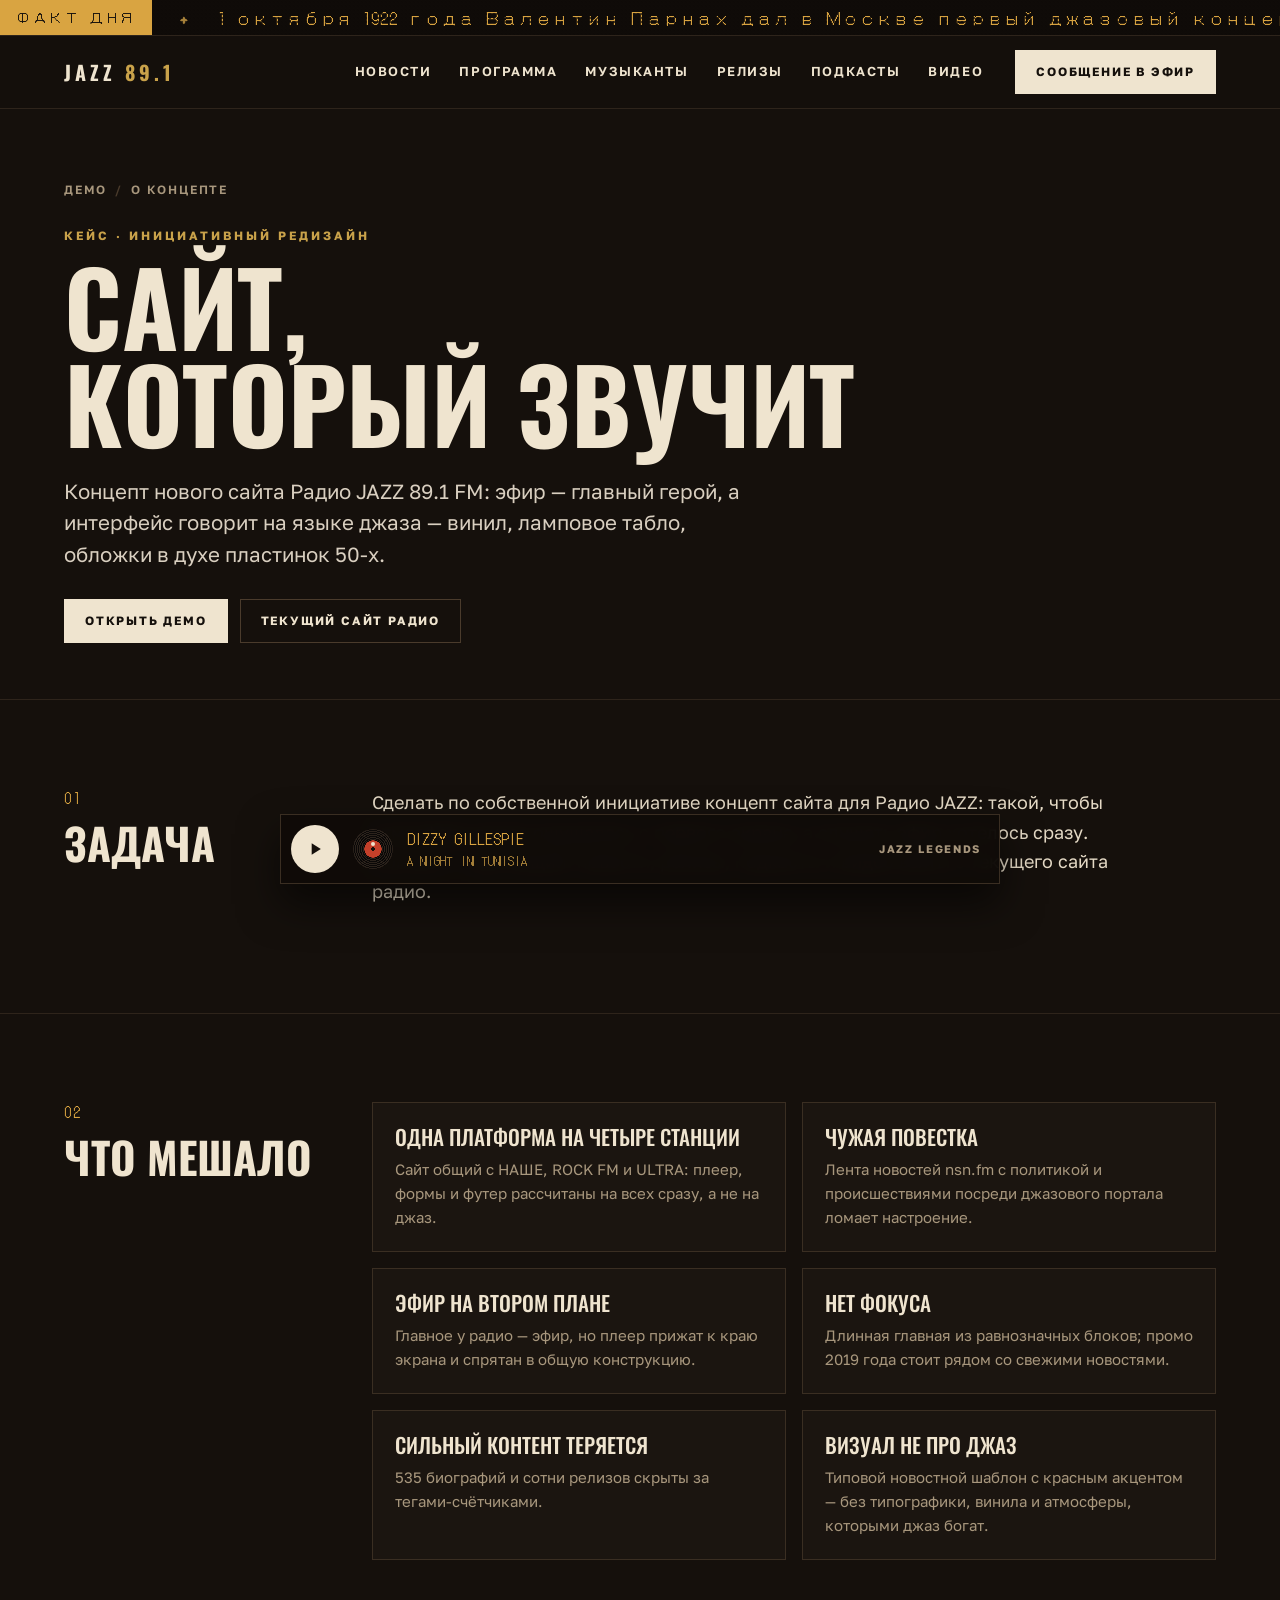
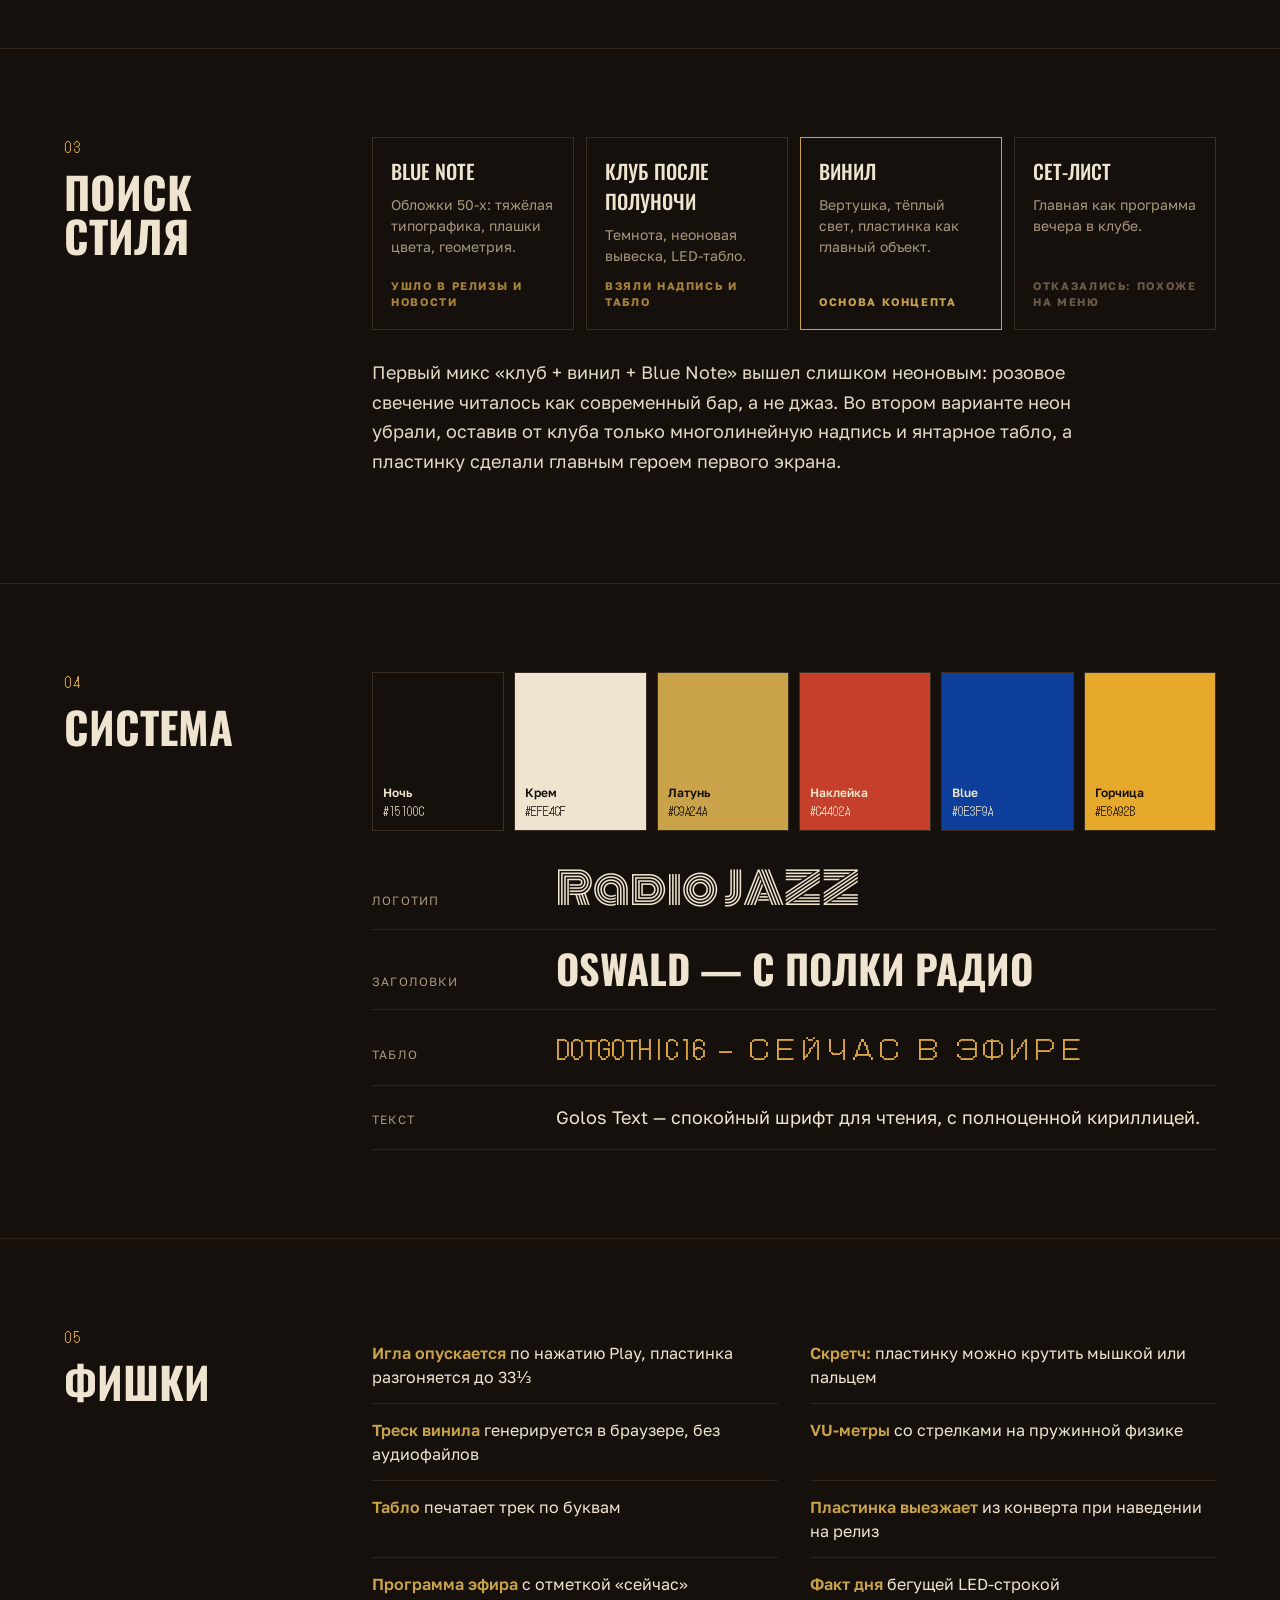
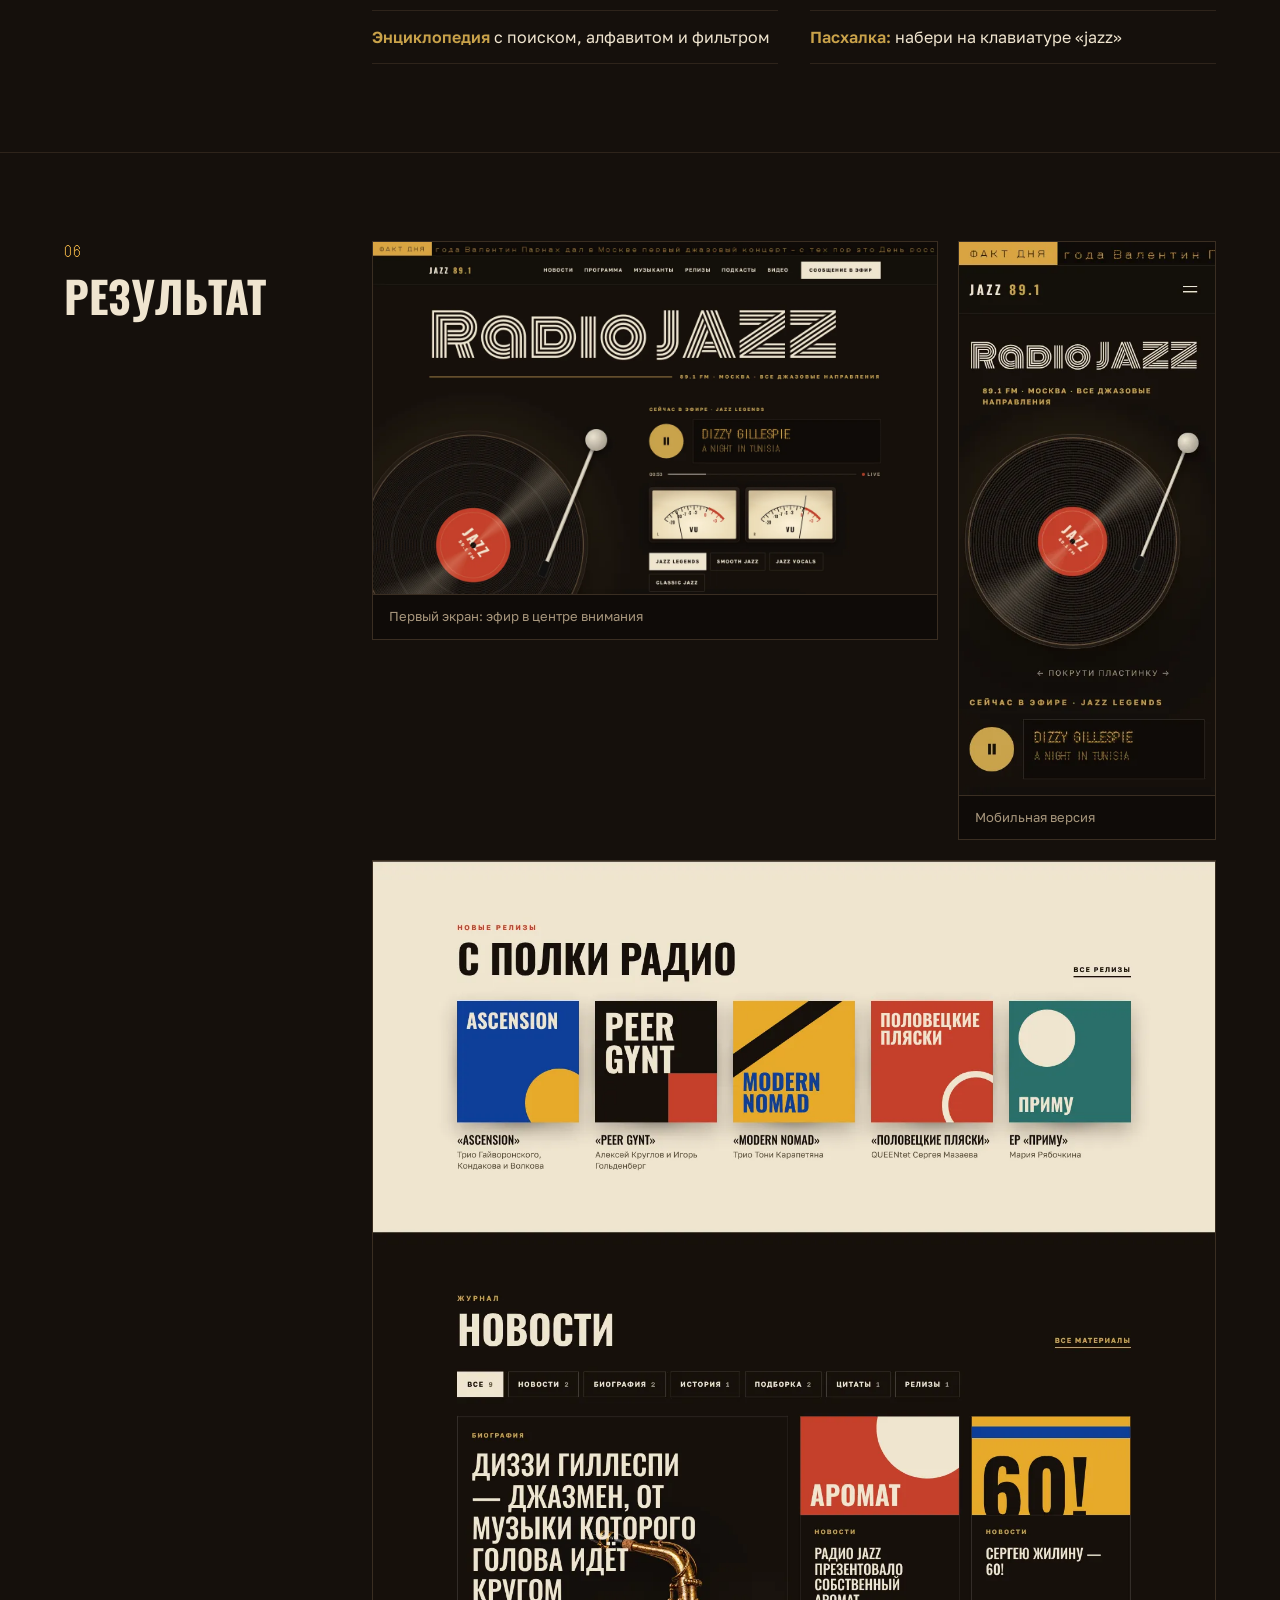
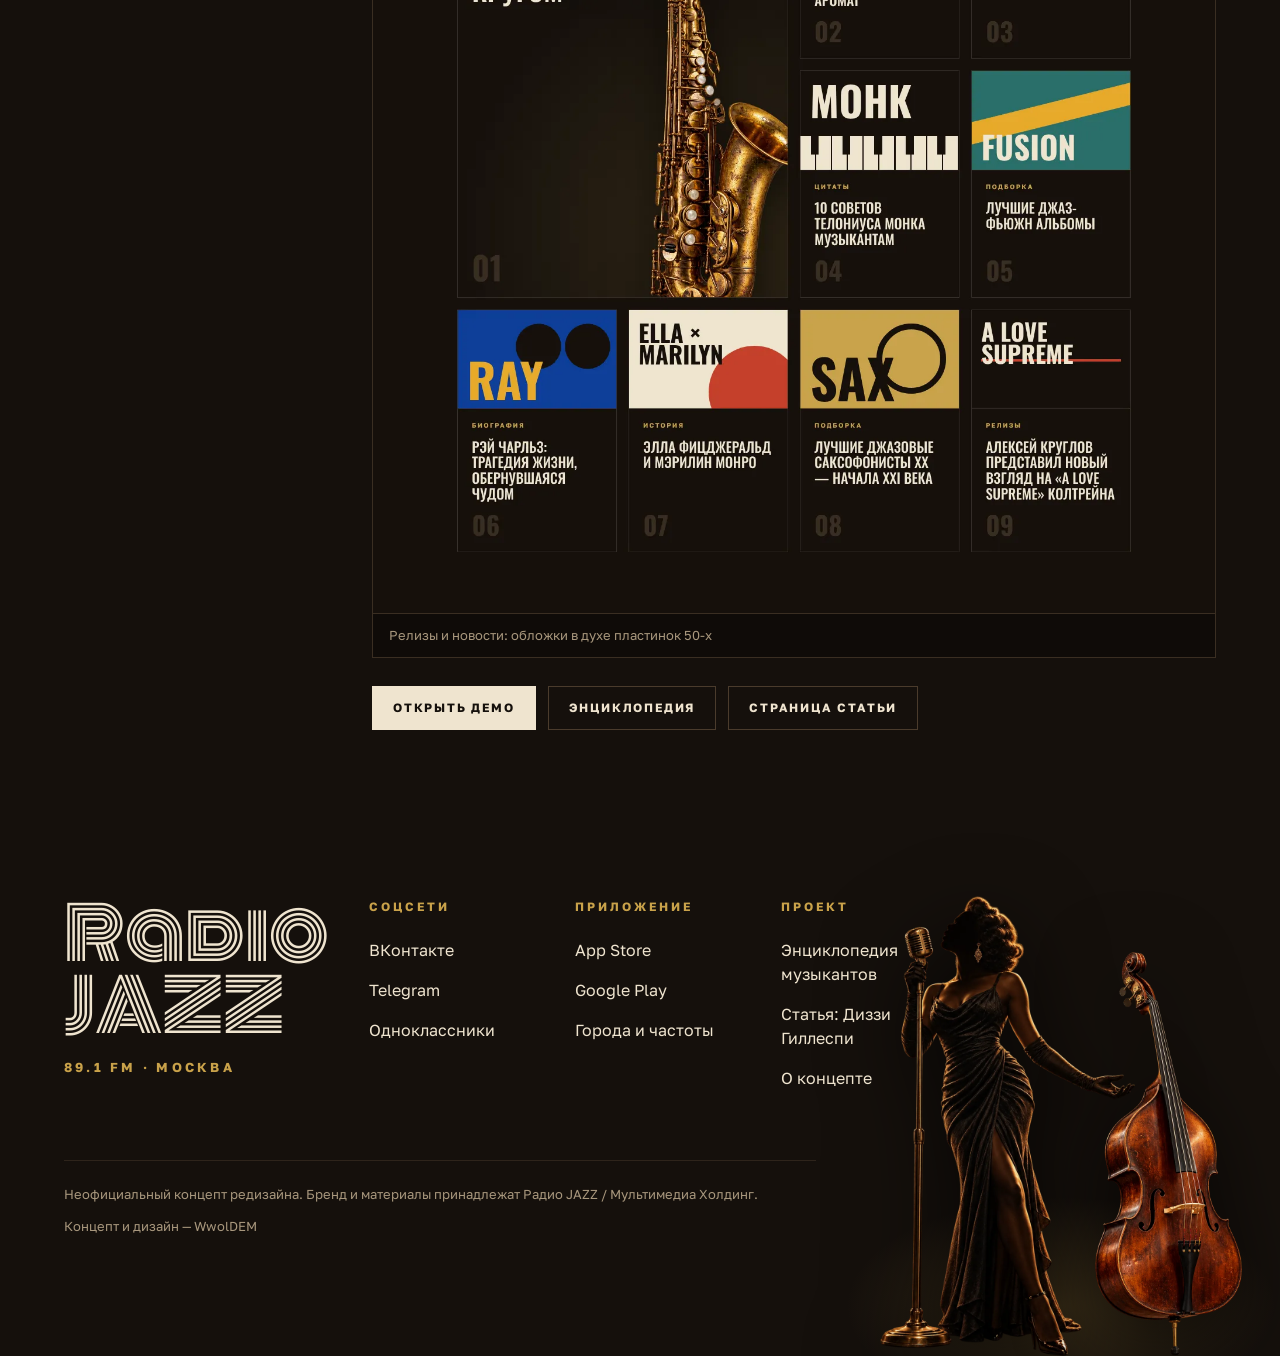
==== case.html @ 548f4ce1 "Add article, musicians, case pages; VU meters, schedule, news posters - New pages: Dizzy Gillespie a" ====
<!doctype html>
<html lang="ru">
<head>
<meta charset="utf-8">
<meta name="viewport" content="width=device-width, initial-scale=1">
<title>Кейс: редизайн Радио JAZZ — WwolDEM</title>
<meta name="description" content="Инициативный концепт редизайна сайта Радио JAZZ 89.1 FM: задача, поиск стиля, решения.">
<meta name="theme-color" content="#15100c">
<link rel="icon" href="data:image/svg+xml,%3Csvg xmlns='http://www.w3.org/2000/svg' viewBox='0 0 32 32'%3E%3Ccircle cx='16' cy='16' r='15' fill='%2315100c'/%3E%3Ccircle cx='16' cy='16' r='11' fill='none' stroke='%234a3b2c'/%3E%3Ccircle cx='16' cy='16' r='5' fill='%23c4402a'/%3E%3Ccircle cx='16' cy='16' r='1.2' fill='%2315100c'/%3E%3C/svg%3E">
<link rel="preload" href="assets/fonts/monoton-latin-400-normal.woff2" as="font" type="font/woff2" crossorigin>
<link rel="stylesheet" href="css/fonts.css">
<link rel="stylesheet" href="css/style.css">
<link rel="stylesheet" href="css/pages.css">
<script src="js/main.js" defer></script>
</head>
<body class="page-case">
<a class="skip" href="#main">К содержанию</a>
<div class="toast" id="toast" role="status" aria-live="polite"></div>

<div class="ticker">
  <span class="ticker__label">Факт дня</span>
  <div class="ticker__track"><div class="ticker__run" id="tickerRun"></div></div>
</div>

<header class="header">
  <div class="wrap header__inner">
    <a class="logo" href="index.html" aria-label="Радио JAZZ 89.1 FM, наверх">JAZZ <span>89.1</span></a>
    <nav class="nav" id="nav" aria-label="Основное меню">
      <a href="index.html#news">Новости</a>
      <a href="index.html#schedule">Программа</a>
      <a href="musicians.html">Музыканты</a>
      <a href="index.html#releases">Релизы</a>
      <a href="index.html#podcasts">Подкасты</a>
      <a href="index.html#video">Видео</a>
    </nav>
    <button class="btn btn--light header__cta" type="button" data-open-message>Сообщение в эфир</button>
    <button class="burger" id="burger" type="button" aria-label="Меню" aria-expanded="false" aria-controls="nav"><span></span><span></span></button>
  </div>
</header>

<main id="main">
  <section class="page-hero">
    <div class="wrap">
      <ol class="crumbs">
        <li><a href="index.html">Демо</a></li>
        <li>О концепте</li>
      </ol>
      <p class="eyebrow">Кейс · инициативный редизайн</p>
      <h1 class="page-title">Сайт,<br>который звучит</h1>
      <p class="lead">Концепт нового сайта Радио JAZZ 89.1 FM: эфир — главный герой, а интерфейс говорит на языке джаза — винил, ламповое табло, обложки в духе пластинок 50-х.</p>
      <div class="case-cta">
        <a class="btn btn--light" href="index.html">Открыть демо</a>
        <a class="btn" href="https://radiojazzfm.ru/">Текущий сайт радио</a>
      </div>
    </div>
  </section>

  <section class="case-sec">
    <div class="wrap case-grid">
      <div><span class="case-num">01</span><h2>Задача</h2></div>
      <div class="case-text">
        <p>Сделать по собственной инициативе концепт сайта для Радио JAZZ: такой, чтобы атмосфера джаза ощущалась с первого экрана, а слушать эфир хотелось сразу. Контент — настоящий: новости, релизы, подкасты и видео взяты с текущего сайта радио.</p>
      </div>
    </div>
  </section>

  <section class="case-sec">
    <div class="wrap case-grid">
      <div><span class="case-num">02</span><h2>Что мешало</h2></div>
      <div>
        <ul class="problems">
          <li><b>Одна платформа на четыре станции</b><span>Сайт общий с НАШЕ, ROCK FM и ULTRA: плеер, формы и футер рассчитаны на всех сразу, а не на джаз.</span></li>
          <li><b>Чужая повестка</b><span>Лента новостей nsn.fm с политикой и происшествиями посреди джазового портала ломает настроение.</span></li>
          <li><b>Эфир на втором плане</b><span>Главное у радио — эфир, но плеер прижат к краю экрана и спрятан в общую конструкцию.</span></li>
          <li><b>Нет фокуса</b><span>Длинная главная из равнозначных блоков; промо 2019 года стоит рядом со свежими новостями.</span></li>
          <li><b>Сильный контент теряется</b><span>535 биографий и сотни релизов скрыты за тегами-счётчиками.</span></li>
          <li><b>Визуал не про джаз</b><span>Типовой новостной шаблон с красным акцентом — без типографики, винила и атмосферы, которыми джаз богат.</span></li>
        </ul>
        <figure class="shot before-slot slot" style="margin-top:20px">
          <img data-slot src="assets/case/before.webp" alt="Главная страница текущего сайта Радио JAZZ">
          <figcaption>Так выглядит текущая главная radiojazzfm.ru</figcaption>
        </figure>
      </div>
    </div>
  </section>

  <section class="case-sec">
    <div class="wrap case-grid">
      <div><span class="case-num">03</span><h2>Поиск стиля</h2></div>
      <div>
        <div class="dirs">
          <div class="dir dir--part"><b>Blue Note</b><span>Обложки 50-х: тяжёлая типографика, плашки цвета, геометрия.</span><em>Ушло в релизы и новости</em></div>
          <div class="dir dir--part"><b>Клуб после полуночи</b><span>Темнота, неоновая вывеска, LED-табло.</span><em>Взяли надпись и табло</em></div>
          <div class="dir dir--yes"><b>Винил</b><span>Вертушка, тёплый свет, пластинка как главный объект.</span><em>Основа концепта</em></div>
          <div class="dir dir--no"><b>Сет-лист</b><span>Главная как программа вечера в клубе.</span><em>Отказались: похоже на меню</em></div>
        </div>
        <div class="case-text" style="margin-top:28px">
          <p>Первый микс «клуб + винил + Blue Note» вышел слишком неоновым: розовое свечение читалось как современный бар, а не джаз. Во втором варианте неон убрали, оставив от клуба только многолинейную надпись и янтарное табло, а пластинку сделали главным героем первого экрана.</p>
        </div>
      </div>
    </div>
  </section>

  <section class="case-sec">
    <div class="wrap case-grid">
      <div><span class="case-num">04</span><h2>Система</h2></div>
      <div>
        <div class="palette">
          <div class="sw" style="background:#15100c"><b>Ночь</b><code>#15100C</code></div>
          <div class="sw" style="background:#efe4cf;color:#15100c"><b>Крем</b><code>#EFE4CF</code></div>
          <div class="sw" style="background:#c9a24a;color:#15100c"><b>Латунь</b><code>#C9A24A</code></div>
          <div class="sw" style="background:#c4402a"><b>Наклейка</b><code>#C4402A</code></div>
          <div class="sw" style="background:#0e3f9a"><b>Blue</b><code>#0E3F9A</code></div>
          <div class="sw" style="background:#e6a92b;color:#15100c"><b>Горчица</b><code>#E6A92B</code></div>
        </div>
        <div class="types" style="margin-top:36px">
          <div class="type-row"><small>Логотип</small><span style="font-family:var(--f-neon);font-size:44px;line-height:1">Radio JAZZ</span></div>
          <div class="type-row"><small>Заголовки</small><span style="font-family:var(--f-display);font-weight:700;font-size:40px;line-height:1;text-transform:uppercase">Oswald — С полки радио</span></div>
          <div class="type-row"><small>Табло</small><span style="font-family:var(--f-led);font-size:26px;color:var(--led)">DOTGOTHIC16 — СЕЙЧАС В ЭФИРЕ</span></div>
          <div class="type-row"><small>Текст</small><span style="font-size:18px">Golos Text — спокойный шрифт для чтения, с полноценной кириллицей.</span></div>
        </div>
      </div>
    </div>
  </section>

  <section class="case-sec">
    <div class="wrap case-grid">
      <div><span class="case-num">05</span><h2>Фишки</h2></div>
      <ul class="feat-list">
        <li><b>Игла опускается</b> по нажатию Play, пластинка разгоняется до 33⅓</li>
        <li><b>Скретч:</b> пластинку можно крутить мышкой или пальцем</li>
        <li><b>Треск винила</b> генерируется в браузере, без аудиофайлов</li>
        <li><b>VU-метры</b> со стрелками на пружинной физике</li>
        <li><b>Табло</b> печатает трек по буквам</li>
        <li><b>Пластинка выезжает</b> из конверта при наведении на релиз</li>
        <li><b>Программа эфира</b> с отметкой «сейчас»</li>
        <li><b>Факт дня</b> бегущей LED-строкой</li>
        <li><b>Энциклопедия</b> с поиском, алфавитом и фильтром</li>
        <li><b>Пасхалка:</b> набери на клавиатуре «jazz»</li>
      </ul>
    </div>
  </section>

  <section class="case-sec">
    <div class="wrap case-grid">
      <div><span class="case-num">06</span><h2>Результат</h2></div>
      <div>
        <div class="shots">
          <figure class="shot slot"><img data-slot src="assets/case/site-desktop.webp" alt="Первый экран нового сайта: пластинка, плеер и табло" loading="lazy"><figcaption>Первый экран: эфир в центре внимания</figcaption></figure>
          <figure class="shot slot"><img data-slot src="assets/case/site-mobile.webp" alt="Мобильная версия нового сайта" loading="lazy"><figcaption>Мобильная версия</figcaption></figure>
        </div>
        <figure class="shot slot" style="margin-top:20px"><img data-slot src="assets/case/site-news.webp" alt="Релизы и новости с обложками в стиле Blue Note" loading="lazy"><figcaption>Релизы и новости: обложки в духе пластинок 50-х</figcaption></figure>
        <div class="case-cta">
          <a class="btn btn--light" href="index.html">Открыть демо</a>
          <a class="btn" href="musicians.html">Энциклопедия</a>
          <a class="btn" href="article.html">Страница статьи</a>
        </div>
      </div>
    </div>
  </section>
</main>

<footer class="footer" id="contacts">
  <div class="footer__stage" aria-hidden="true">
    <img class="cut footer__singer" data-slot src="assets/img/07-singer.webp" alt="" loading="lazy">
    <img class="cut footer__bass" data-slot src="assets/img/04-bass.webp" alt="" loading="lazy">
  </div>
  <div class="wrap">
    <div class="footer__grid">
      <div>
        <p class="footer__brand">Radio JAZZ</p>
        <p class="footer__freq">89.1 FM · Москва</p>
      </div>
      <div>
        <p class="eyebrow">Соцсети</p>
        <ul>
          <li><a href="https://vk.com/radiojazz">ВКонтакте</a></li>
          <li><a href="https://t.me/jazz_life">Telegram</a></li>
          <li><a href="https://ok.ru/group/58943465586729">Одноклассники</a></li>
        </ul>
      </div>
      <div>
        <p class="eyebrow">Приложение</p>
        <ul>
          <li><a href="https://apps.apple.com/ru/app/%D1%80%D0%B0%D0%B4%D0%B8%D0%BE-jazz/id974032772">App Store</a></li>
          <li><a href="https://play.google.com/store/apps/details?id=ru.radiojazzfm.player">Google Play</a></li>
          <li><a href="https://radiojazzfm.ru/towns">Города и частоты</a></li>
        </ul>
      </div>
      <div>
        <p class="eyebrow">Проект</p>
        <ul>
          <li><a href="musicians.html">Энциклопедия музыкантов</a></li>
          <li><a href="article.html">Статья: Диззи Гиллеспи</a></li>
          <li><a href="case.html">О концепте</a></li>
        </ul>
      </div>
    </div>
    <div class="footer__note">
      <span>Неофициальный концепт редизайна. Бренд и материалы принадлежат Радио JAZZ / Мультимедиа Холдинг.</span>
      <span>Концепт и дизайн — WwolDEM</span>
    </div>
  </div>
</footer>

<div class="mini" id="mini" aria-label="Мини-плеер">
  <button class="play play--sm" type="button" data-play aria-pressed="false" aria-label="Включить эфир">
    <svg class="i-play" viewBox="0 0 24 24" aria-hidden="true"><path d="M8 5v14l11-7z" fill="currentColor"/></svg>
    <svg class="i-pause" viewBox="0 0 24 24" aria-hidden="true"><path d="M7 5h4v14H7zM13 5h4v14h-4z" fill="currentColor"/></svg>
  </button>
  <span class="mini__disc" aria-hidden="true"></span>
  <div class="mini__text">
    <div class="mini__artist" id="miniArtist">Dizzy Gillespie</div>
    <div class="mini__title" id="miniTitle">A Night in Tunisia</div>
  </div>
  <span class="mini__stream" id="miniStream">Jazz Legends</span>
</div>

<dialog class="msg" id="msgDialog" aria-labelledby="msgTitle">
  <div class="msg__inner">
    <button class="msg__close" type="button" data-close aria-label="Закрыть">
      <svg viewBox="0 0 24 24" aria-hidden="true"><path d="M6 6l12 12M18 6L6 18" stroke="currentColor" stroke-width="2" fill="none"/></svg>
    </button>
    <p class="eyebrow">Прямой эфир</p>
    <h2 id="msgTitle">Сообщение в эфир</h2>
    <form id="msgForm">
      <div class="field"><label for="mName">Имя</label><input id="mName" name="name" autocomplete="given-name" required></div>
      <div class="field"><label for="mText">Сообщение</label><textarea id="mText" name="text" rows="4" required></textarea></div>
      <p class="msg__note">Демо-версия: сообщение никуда не отправляется.</p>
      <button class="btn btn--light" type="submit">Отправить</button>
    </form>
    <div class="msg__done" id="msgDone" hidden>
      <p class="msg__big">Сообщение у ведущего.</p>
      <p class="msg__note">Ну, почти: это демо. Слушай эфир — вдруг прочитают.</p>
      <button class="btn" type="button" data-close>Закрыть</button>
    </div>
  </div>
</dialog>

</body>
</html>
---- css/fonts.css ----
/* Шрифты подключены локально (SIL Open Font License), без Google Fonts */
@font-face { font-family: 'Oswald'; font-style: normal; font-weight: 500; font-display: swap; src: url('../assets/fonts/oswald-latin-500-normal.woff2') format('woff2'); unicode-range: U+0000-00FF, U+0131, U+0152-0153, U+02BB-02BC, U+02C6, U+02DA, U+02DC, U+0304, U+0308, U+0329, U+2000-206F, U+20AC, U+2122, U+2191, U+2193, U+2212, U+2215, U+FEFF, U+FFFD; }
@font-face { font-family: 'Oswald'; font-style: normal; font-weight: 500; font-display: swap; src: url('../assets/fonts/oswald-cyrillic-500-normal.woff2') format('woff2'); unicode-range: U+0301, U+0400-045F, U+0490-0491, U+04B0-04B1, U+2116; }
@font-face { font-family: 'Oswald'; font-style: normal; font-weight: 700; font-display: swap; src: url('../assets/fonts/oswald-latin-700-normal.woff2') format('woff2'); unicode-range: U+0000-00FF, U+0131, U+0152-0153, U+02BB-02BC, U+02C6, U+02DA, U+02DC, U+0304, U+0308, U+0329, U+2000-206F, U+20AC, U+2122, U+2191, U+2193, U+2212, U+2215, U+FEFF, U+FFFD; }
@font-face { font-family: 'Oswald'; font-style: normal; font-weight: 700; font-display: swap; src: url('../assets/fonts/oswald-cyrillic-700-normal.woff2') format('woff2'); unicode-range: U+0301, U+0400-045F, U+0490-0491, U+04B0-04B1, U+2116; }
@font-face { font-family: 'Monoton'; font-style: normal; font-weight: 400; font-display: swap; src: url('../assets/fonts/monoton-latin-400-normal.woff2') format('woff2'); unicode-range: U+0000-00FF, U+0131, U+0152-0153, U+02BB-02BC, U+02C6, U+02DA, U+02DC, U+0304, U+0308, U+0329, U+2000-206F, U+20AC, U+2122, U+2191, U+2193, U+2212, U+2215, U+FEFF, U+FFFD; }
@font-face { font-family: 'DotGothic16'; font-style: normal; font-weight: 400; font-display: swap; src: url('../assets/fonts/dotgothic16-latin-400-normal.woff2') format('woff2'); unicode-range: U+0000-00FF, U+0131, U+0152-0153, U+02BB-02BC, U+02C6, U+02DA, U+02DC, U+0304, U+0308, U+0329, U+2000-206F, U+20AC, U+2122, U+2191, U+2193, U+2212, U+2215, U+FEFF, U+FFFD; }
@font-face { font-family: 'DotGothic16'; font-style: normal; font-weight: 400; font-display: swap; src: url('../assets/fonts/dotgothic16-cyrillic-400-normal.woff2') format('woff2'); unicode-range: U+0301, U+0400-045F, U+0490-0491, U+04B0-04B1, U+2116; }
@font-face { font-family: 'Golos Text'; font-style: normal; font-weight: 400; font-display: swap; src: url('../assets/fonts/golos-text-latin-400-normal.woff2') format('woff2'); unicode-range: U+0000-00FF, U+0131, U+0152-0153, U+02BB-02BC, U+02C6, U+02DA, U+02DC, U+0304, U+0308, U+0329, U+2000-206F, U+20AC, U+2122, U+2191, U+2193, U+2212, U+2215, U+FEFF, U+FFFD; }
@font-face { font-family: 'Golos Text'; font-style: normal; font-weight: 400; font-display: swap; src: url('../assets/fonts/golos-text-cyrillic-400-normal.woff2') format('woff2'); unicode-range: U+0301, U+0400-045F, U+0490-0491, U+04B0-04B1, U+2116; }
@font-face { font-family: 'Golos Text'; font-style: normal; font-weight: 500; font-display: swap; src: url('../assets/fonts/golos-text-latin-500-normal.woff2') format('woff2'); unicode-range: U+0000-00FF, U+0131, U+0152-0153, U+02BB-02BC, U+02C6, U+02DA, U+02DC, U+0304, U+0308, U+0329, U+2000-206F, U+20AC, U+2122, U+2191, U+2193, U+2212, U+2215, U+FEFF, U+FFFD; }
@font-face { font-family: 'Golos Text'; font-style: normal; font-weight: 500; font-display: swap; src: url('../assets/fonts/golos-text-cyrillic-500-normal.woff2') format('woff2'); unicode-range: U+0301, U+0400-045F, U+0490-0491, U+04B0-04B1, U+2116; }
@font-face { font-family: 'Golos Text'; font-style: normal; font-weight: 600; font-display: swap; src: url('../assets/fonts/golos-text-latin-600-normal.woff2') format('woff2'); unicode-range: U+0000-00FF, U+0131, U+0152-0153, U+02BB-02BC, U+02C6, U+02DA, U+02DC, U+0304, U+0308, U+0329, U+2000-206F, U+20AC, U+2122, U+2191, U+2193, U+2212, U+2215, U+FEFF, U+FFFD; }
@font-face { font-family: 'Golos Text'; font-style: normal; font-weight: 600; font-display: swap; src: url('../assets/fonts/golos-text-cyrillic-600-normal.woff2') format('woff2'); unicode-range: U+0301, U+0400-045F, U+0490-0491, U+04B0-04B1, U+2116; }
@font-face { font-family: 'Golos Text'; font-style: normal; font-weight: 700; font-display: swap; src: url('../assets/fonts/golos-text-latin-700-normal.woff2') format('woff2'); unicode-range: U+0000-00FF, U+0131, U+0152-0153, U+02BB-02BC, U+02C6, U+02DA, U+02DC, U+0304, U+0308, U+0329, U+2000-206F, U+20AC, U+2122, U+2191, U+2193, U+2212, U+2215, U+FEFF, U+FFFD; }
@font-face { font-family: 'Golos Text'; font-style: normal; font-weight: 700; font-display: swap; src: url('../assets/fonts/golos-text-cyrillic-700-normal.woff2') format('woff2'); unicode-range: U+0301, U+0400-045F, U+0490-0491, U+04B0-04B1, U+2116; }
---- css/style.css ----
/* Radio JAZZ — концепт редизайна. WwolDEM */

:root {
  --bg: #15100c;
  --bg-2: #1b1510;
  --panel: #0f0b08;
  --line: #2e241b;
  --line-2: #4a3b2c;
  --cream: #efe4cf;
  --muted: #a8977d;
  --ink-muted: #5a4d3d;
  --brass: #c9a24a;
  --led: #d9a441;
  --led-dim: #a8823a;
  --red: #c4402a;
  --blue: #0e3f9a;
  --mustard: #e6a92b;
  --teal: #2b6f6a;
  --ink: #15100c;

  --f-display: 'Oswald', 'Arial Narrow', Impact, sans-serif;
  --f-neon: 'Monoton', 'Oswald', sans-serif;
  --f-led: 'DotGothic16', ui-monospace, 'Courier New', monospace;
  --f-body: 'Golos Text', system-ui, -apple-system, 'Segoe UI', sans-serif;

  --wrap: 1152px;
  --gutter: clamp(16px, 4vw, 64px);
  --ease: cubic-bezier(.3, .7, .2, 1);
}

*, *::before, *::after { box-sizing: border-box; }
html { scroll-behavior: smooth; scroll-padding-top: 88px; }
body {
  margin: 0;
  background: var(--bg);
  color: var(--cream);
  font-family: var(--f-body);
  font-size: 16px;
  line-height: 1.5;
  overflow-x: hidden;
  -webkit-font-smoothing: antialiased;
}
img { display: block; max-width: 100%; }
a { color: inherit; text-decoration: none; }
button { font: inherit; color: inherit; }
:focus-visible { outline: 2px solid var(--brass); outline-offset: 3px; }

.wrap { max-width: calc(var(--wrap) + 2 * var(--gutter)); margin: 0 auto; padding: 0 var(--gutter); }

.skip { position: absolute; left: -9999px; top: 0; }
.skip:focus { left: 16px; top: 16px; z-index: 100; background: var(--cream); color: var(--ink); padding: 10px 14px; }

.eyebrow { margin: 0; font-size: 12px; font-weight: 700; letter-spacing: .25em; text-transform: uppercase; color: var(--brass); }
.eyebrow--muted { color: var(--muted); }
.eyebrow--ink { color: var(--red); }

.btn {
  display: inline-flex; align-items: center; justify-content: center;
  min-height: 44px; padding: 0 20px;
  border: 1px solid var(--line-2); background: transparent;
  font-size: 12px; font-weight: 700; letter-spacing: .15em; text-transform: uppercase;
  cursor: pointer; transition: background .2s, color .2s, border-color .2s;
}
.btn:hover { border-color: var(--cream); }
.btn--light { background: var(--cream); color: var(--ink); border-color: var(--cream); }
.btn--light:hover { background: var(--brass); border-color: var(--brass); }

.link { font-size: 12px; font-weight: 700; letter-spacing: .15em; text-transform: uppercase; border-bottom: 2px solid currentColor; padding-bottom: 2px; }
.link--brass { color: var(--brass); }
.link:hover { opacity: .75; }

/* ---------- Бегущая строка ---------- */
.ticker { position: relative; display: flex; align-items: stretch; height: 36px; background: var(--panel); border-bottom: 1px solid var(--line); overflow: hidden; }
.ticker__label { flex: none; display: flex; align-items: center; padding: 0 16px; background: var(--led); color: var(--ink); font-family: var(--f-led); font-size: 13px; letter-spacing: .2em; text-transform: uppercase; }
.ticker__track { position: relative; flex: 1; overflow: hidden; }
.ticker__track::after { content: ''; position: absolute; inset: 0; pointer-events: none; background-image: radial-gradient(circle, rgba(15, 11, 8, .7) 1px, transparent 1.6px); background-size: 4px 4px; }
.ticker__run { display: inline-flex; height: 100%; align-items: center; white-space: nowrap; animation: ticker 120s linear infinite; }
.ticker:hover .ticker__run { animation-play-state: paused; }
.ticker__group { display: inline-flex; }
.fact { padding-left: 28px; font-family: var(--f-led); font-size: 16px; letter-spacing: .06em; color: var(--led); }
.fact::before { content: '◆'; margin-right: 28px; color: var(--led-dim); font-size: 10px; vertical-align: 2px; }
@keyframes ticker { to { transform: translateX(-50%); } }

/* ---------- Шапка ---------- */
.header { position: sticky; top: 0; z-index: 50; background: rgba(21, 16, 12, .92); -webkit-backdrop-filter: blur(10px); backdrop-filter: blur(10px); border-bottom: 1px solid var(--line); }
.header__inner { display: flex; align-items: center; gap: 32px; height: 72px; }
.logo { font-family: var(--f-display); font-weight: 700; font-size: 20px; letter-spacing: .2em; white-space: nowrap; }
.logo span { color: var(--brass); }
.nav { display: flex; gap: 28px; margin-left: auto; font-size: 13px; font-weight: 600; letter-spacing: .12em; text-transform: uppercase; }
.nav a { padding: 8px 0; border-bottom: 1px solid transparent; transition: border-color .2s; }
.nav a:hover { border-color: var(--brass); }
.burger { display: none; width: 44px; height: 44px; margin-left: auto; border: 0; background: none; cursor: pointer; position: relative; }
.burger span { position: absolute; left: 11px; right: 11px; height: 2px; background: var(--cream); transition: transform .3s var(--ease); }
.burger span:first-child { top: 17px; }
.burger span:last-child { top: 25px; }
.burger[aria-expanded="true"] span:first-child { transform: translateY(4px) rotate(45deg); }
.burger[aria-expanded="true"] span:last-child { transform: translateY(-4px) rotate(-45deg); }

@media (max-width: 1080px) {
  .burger { display: block; }
  .header__cta { margin-left: auto; }
  .header__cta + .burger { margin-left: 0; }
  .nav {
    position: absolute; top: 100%; left: 0; right: 0;
    display: none; flex-direction: column; gap: 0;
    padding: 8px var(--gutter) 24px;
    background: var(--bg); border-bottom: 1px solid var(--line);
  }
  .nav.is-open { display: flex; }
  .nav a { padding: 14px 0; border-bottom: 1px solid var(--line); font-size: 15px; }
}
@media (max-width: 560px) {
  .header__cta { display: none; }
  .burger { margin-left: auto !important; }
}

/* ---------- Герой ---------- */
.hero { position: relative; padding: 56px 0 104px; overflow: hidden; }
.hero__title { margin: 0; font-family: var(--f-neon); font-weight: 400; font-size: clamp(50px, 11.6vw, 150px); line-height: 1; letter-spacing: .01em; }
.hero__rule { display: flex; align-items: center; gap: 20px; margin-top: 20px; }
.hero__rule span { flex: 1; height: 2px; background: var(--brass); }
.hero__rule p { margin: 0; font-size: 13px; font-weight: 700; letter-spacing: .3em; text-transform: uppercase; color: var(--brass); }

.hero__grid { display: grid; grid-template-columns: minmax(0, 1fr) minmax(0, 1.15fr); gap: 48px; align-items: center; margin-top: 64px; }

/* Вертушка. --s — диаметр пластинки, вся геометрия считается от него */
.deck { --s: min(560px, 44vw); position: relative; width: calc(var(--s) * 1.14); height: calc(var(--s) * 1.05); margin-left: calc(var(--s) * -.3); }
.deck__glow { position: absolute; left: calc(var(--s) * -.25); top: calc(var(--s) * -.25); width: calc(var(--s) * 1.5); height: calc(var(--s) * 1.5); border-radius: 50%; background: radial-gradient(circle, rgba(201, 162, 74, .32) 0%, rgba(201, 162, 74, .12) 38%, rgba(201, 162, 74, 0) 68%); opacity: .7; transition: opacity 1.2s; pointer-events: none; }
.is-playing .deck__glow { opacity: 1; }

.platter {
  position: absolute; left: 0; top: 0; width: var(--s); height: var(--s); border-radius: 50%;
  box-shadow: 0 0 0 2px #6b5640, 0 0 0 calc(var(--s) * .02) #241b14, 0 0 0 calc(var(--s) * .02 + 1px) #4a3b2c, 0 40px 90px rgba(0, 0, 0, .8);
}
/* блик стоит на месте, пластинка крутится под ним */
.platter::after { content: ''; position: absolute; inset: 0; border-radius: 50%; pointer-events: none; background: conic-gradient(from 20deg, transparent 0 4%, rgba(255, 240, 210, .2) 8%, transparent 13% 50%, rgba(255, 240, 210, .2) 58%, transparent 63%); }
.record {
  position: absolute; inset: 0; border-radius: 50%; cursor: grab; touch-action: pan-y; will-change: transform;
  background:
    radial-gradient(circle, transparent 0 33%, rgba(255, 255, 255, .05) 33.5% 34%, transparent 34.5% 52%, rgba(255, 255, 255, .06) 52.5% 53%, transparent 53.5% 74%, rgba(255, 255, 255, .06) 74.5% 75%, transparent 75.5%),
    repeating-radial-gradient(circle, #0a0807 0 2px, #2c231c 2px 4px);
}
.record.is-dragging { cursor: grabbing; }
.record__label { position: absolute; left: 33%; top: 33%; width: 34%; height: 34%; border-radius: 50%; background: var(--red); display: flex; flex-direction: column; align-items: center; justify-content: center; text-align: center; color: var(--cream); user-select: none; }
.record__label::before { content: ''; position: absolute; inset: 6%; border-radius: 50%; border: 1px solid rgba(239, 228, 207, .35); }
.record__label b { font-family: var(--f-display); font-weight: 700; font-size: calc(var(--s) * .066); line-height: 1; letter-spacing: .12em; }
.record__label small { margin-top: 4px; font-size: calc(var(--s) * .021); font-weight: 700; letter-spacing: .2em; }
.record__hole { position: absolute; left: 50%; top: 50%; width: calc(var(--s) * .026); height: calc(var(--s) * .026); border-radius: 50%; background: var(--bg); transform: translate(-50%, -50%); }

.arm { position: absolute; left: calc(var(--s) * 1.06); top: calc(var(--s) * .02); width: 0; height: 0; z-index: 2; pointer-events: none; }
.arm__pivot { position: absolute; left: calc(var(--s) * -.05); top: calc(var(--s) * -.05); width: calc(var(--s) * .1); height: calc(var(--s) * .1); border-radius: 50%; background: radial-gradient(circle at 35% 35%, #ece4d3, #8f8676); box-shadow: 0 6px 14px rgba(0, 0, 0, .5); }
.arm__rod { position: absolute; left: calc(var(--s) * -.0085); top: 0; width: calc(var(--s) * .017); height: calc(var(--s) * .62); border-radius: 999px; background: linear-gradient(90deg, #b9b09d, #efe7d6 45%, #a59c89); box-shadow: 4px 6px 10px rgba(0, 0, 0, .45); transform-origin: 50% 0; transform: rotate(0deg); transition: transform 1.1s cubic-bezier(.5, 0, .2, 1); }
.arm__head { position: absolute; left: 50%; bottom: calc(var(--s) * -.05); width: calc(var(--s) * .036); height: calc(var(--s) * .07); transform: translateX(-50%); background: #111; border-radius: 3px; box-shadow: 0 0 0 1px #3a3a3a; }
.deck.is-on .arm__rod { transform: rotate(22deg); }

.deck__hint { position: absolute; left: calc(var(--s) * .3); bottom: calc(var(--s) * -.12); width: calc(var(--s) * .7); margin: 0; text-align: center; font-size: 12px; letter-spacing: .15em; text-transform: uppercase; color: var(--muted); }

/* Плеер */
.player { min-width: 0; }
.player__main { display: flex; align-items: center; gap: 24px; margin-top: 16px; }
.play { flex: none; display: grid; place-items: center; width: 88px; height: 88px; padding: 0; border: 0; border-radius: 50%; background: var(--cream); color: var(--ink); cursor: pointer; transition: background .2s, transform .15s; }
.play:hover { background: var(--brass); }
.play:active { transform: scale(.95); }
.play svg { width: 34px; height: 34px; }
.play .i-pause { display: none; }
.play[aria-pressed="true"] .i-play { display: none; }
.play[aria-pressed="true"] .i-pause { display: block; }

.led { position: relative; flex: 1; min-width: 0; min-height: 112px; padding: 18px 22px; background: var(--panel); border: 1px solid #3a2e22; overflow: hidden; font-family: var(--f-led); text-transform: uppercase; }
.led::after { content: ''; position: absolute; inset: 0; pointer-events: none; background-image: radial-gradient(circle, rgba(15, 11, 8, .8) 1px, transparent 1.6px); background-size: 5px 5px; }
.led__artist, .led__title { white-space: nowrap; overflow: hidden; text-overflow: ellipsis; min-height: 1.15em; }
.led__artist { font-size: clamp(20px, 2.4vw, 30px); line-height: 1.15; color: var(--led); }
.led__title { margin-top: 8px; font-size: clamp(16px, 1.8vw, 22px); line-height: 1.15; color: var(--led-dim); }
.is-playing .led__artist { text-shadow: 0 0 6px rgba(217, 164, 65, .35); }

.progress { display: flex; align-items: center; gap: 14px; margin-top: 20px; font-size: 12px; font-weight: 600; color: var(--muted); font-variant-numeric: tabular-nums; }
.progress__bar { flex: 1; height: 2px; background: #3a2e22; }
.progress__bar i { display: block; height: 100%; width: 0; background: var(--cream); transition: width 1s linear; }
.live { display: inline-flex; align-items: center; gap: 6px; text-transform: uppercase; letter-spacing: .15em; }
.live i { width: 8px; height: 8px; border-radius: 50%; background: var(--muted); }
.is-playing .live i { background: var(--red); animation: blink 1.4s ease-in-out infinite; }
@keyframes blink { 50% { opacity: .25; } }

.streams { display: flex; flex-wrap: wrap; gap: 10px; margin-top: 28px; }
.stream { min-height: 44px; padding: 0 16px; border: 1px solid var(--line-2); background: transparent; font-size: 12px; font-weight: 700; letter-spacing: .15em; text-transform: uppercase; cursor: pointer; transition: background .2s, color .2s, border-color .2s; }
.stream:hover { border-color: var(--cream); }
.stream[aria-pressed="true"] { background: var(--cream); color: var(--ink); border-color: var(--cream); }

.player__row { display: flex; flex-wrap: wrap; align-items: center; gap: 8px 24px; margin-top: 16px; }
.toggle { display: inline-flex; align-items: center; gap: 12px; min-height: 44px; padding: 0; border: 0; background: none; cursor: pointer; font-size: 13px; font-weight: 600; }
.toggle__dot { position: relative; width: 36px; height: 20px; border-radius: 999px; background: #3a2e22; transition: background .2s; }
.toggle__dot::after { content: ''; position: absolute; left: 3px; top: 3px; width: 14px; height: 14px; border-radius: 50%; background: var(--cream); transition: transform .2s var(--ease); }
.toggle[aria-pressed="true"] .toggle__dot { background: var(--brass); }
.toggle[aria-pressed="true"] .toggle__dot::after { transform: translateX(16px); }
.demo-note { font-size: 12px; color: var(--muted); }

.recent { margin-top: 28px; padding-top: 24px; border-top: 1px solid var(--line); }
.recent ul { list-style: none; margin: 12px 0 0; padding: 0; }
.recent li { display: flex; justify-content: space-between; gap: 16px; padding: 9px 0; border-bottom: 1px solid var(--line); font-size: 15px; }
.recent li:last-child { border-bottom: 0; }
.recent li span { min-width: 0; overflow: hidden; text-overflow: ellipsis; white-space: nowrap; }
.recent time { flex: none; color: var(--muted); font-variant-numeric: tabular-nums; }
.recent li.is-new { animation: slideIn .6s var(--ease); }
@keyframes slideIn { from { opacity: 0; transform: translateY(-8px); } }

@media (max-width: 960px) {
  .hero { padding: 40px 0 72px; }
  .hero__grid { grid-template-columns: minmax(0, 1fr); gap: 64px; margin-top: 48px; }
  .deck { --s: min(calc((100vw - 2 * var(--gutter)) / 1.14), 440px); margin: 0 auto; }
}
@media (max-width: 560px) {
  .hero__rule p { font-size: 11px; letter-spacing: .16em; }
  .player__main { gap: 14px; }
  .play { width: 68px; height: 68px; }
  .play svg { width: 28px; height: 28px; }
  .led { min-height: 92px; padding: 14px 16px; }
  .stream { padding: 0 12px; font-size: 11px; }
}

/* ---------- Секции ---------- */
.section { position: relative; padding: 104px 0; }
.section--line { border-top: 1px solid var(--line); }
.sec-head { display: flex; align-items: flex-end; justify-content: space-between; flex-wrap: wrap; gap: 16px 24px; margin-bottom: 40px; }
.sec-head h2 { margin: 8px 0 0; font-family: var(--f-display); font-weight: 700; font-size: clamp(40px, 6vw, 68px); line-height: 1; text-transform: uppercase; }
@media (max-width: 560px) { .section { padding: 72px 0; } }

/* Слоты под вырезанные картинки: пока файла нет — элемент убирается */
.cut { pointer-events: none; user-select: none; }
.slot.has-img .slot__fallback { display: none; }

/* ---------- Релизы ---------- */
.releases { background: var(--cream); color: var(--ink); overflow: hidden; }
.releases .link { color: var(--ink); }
.shelf { display: grid; grid-template-columns: repeat(5, minmax(0, 1fr)); gap: 28px; }
.release { display: block; }
.release__sleeve { position: relative; aspect-ratio: 1; }
.release__disc {
  position: absolute; inset: 3%; border-radius: 50%;
  background:
    radial-gradient(circle, #15100c 0 2.5%, var(--lbl) 3% 17%, #0a0807 17.5% 19%, transparent 19.5%),
    repeating-radial-gradient(circle, #0a0807 0 1.5px, #2c231c 1.5px 3px);
  box-shadow: 0 10px 24px rgba(21, 16, 12, .35);
  transition: transform .7s var(--ease);
}
.release:hover .release__disc, .release:focus-visible .release__disc { transform: translateX(40%) rotate(140deg); }
.cover { position: relative; z-index: 1; width: 100%; height: 100%; overflow: hidden; container-type: inline-size; box-shadow: 0 14px 30px rgba(21, 16, 12, .28); transition: transform .7s var(--ease); }
.release:hover .cover, .release:focus-visible .cover { transform: translateX(-5%); }
.release:focus-visible { outline: none; }
.release:focus-visible .cover { outline: 2px solid var(--ink); outline-offset: 4px; }
.cover .c1 { position: absolute; display: block; }
.cover__t { position: absolute; font-family: var(--f-display); font-weight: 700; line-height: .95; text-transform: uppercase; }
.release h3 { margin: 18px 0 4px; font-family: var(--f-display); font-weight: 500; font-size: 20px; line-height: 1.15; text-transform: uppercase; }
.release p { margin: 0; font-size: 14px; line-height: 1.4; color: var(--ink-muted); }

.cv-asc { background: var(--blue); }
.cv-asc .c1 { right: -12%; bottom: -12%; width: 56%; height: 56%; border-radius: 50%; background: var(--mustard); }
.cv-asc .cover__t { left: 7.5%; top: 8.5%; font-size: 16.5cqw; color: var(--cream); }
.cv-peer { background: var(--ink); }
.cv-peer .c1 { right: 0; bottom: 0; width: 40%; height: 40%; background: var(--red); }
.cv-peer .cover__t { left: 7.5%; top: 7.5%; font-size: 28cqw; color: var(--cream); }
.cv-nomad { background: var(--mustard); }
.cv-nomad .c1 { left: -23%; top: 8%; width: 154%; height: 16%; background: var(--ink); transform: rotate(-35deg); }
.cv-nomad .cover__t { left: 7.5%; bottom: 7.5%; font-size: 18.5cqw; color: var(--blue); }
.cv-polo { background: var(--red); }
.cv-polo .c1 { right: -14%; bottom: -14%; width: 56%; height: 56%; border-radius: 50%; border: 5.6cqw solid var(--cream); }
.cv-polo .cover__t { left: 7.5%; top: 8.5%; font-size: 14.2cqw; line-height: 1.02; color: var(--cream); }
.cv-primu { background: var(--teal); }
.cv-primu .c1 { left: 7.5%; top: 7.5%; width: 47%; height: 47%; border-radius: 50%; background: var(--cream); }
.cv-primu .cover__t { left: 7.5%; bottom: 7.5%; font-size: 15cqw; color: var(--cream); }

@media (max-width: 960px) {
  .shelf { display: flex; gap: 24px; overflow-x: auto; scroll-snap-type: x mandatory; margin-right: calc(var(--gutter) * -1); padding: 0 var(--gutter) 16px 0; scrollbar-width: thin; }
  .release { flex: 0 0 200px; scroll-snap-align: start; }
}

/* ---------- Новости ---------- */
.chips { display: flex; flex-wrap: wrap; gap: 8px; margin-bottom: 32px; }
.chip { display: inline-flex; align-items: center; gap: 8px; min-height: 44px; padding: 0 16px; border: 1px solid var(--line-2); background: none; font-size: 12px; font-weight: 700; letter-spacing: .12em; text-transform: uppercase; cursor: pointer; transition: background .2s, color .2s, border-color .2s; }
.chip:hover { border-color: var(--cream); }
.chip small { font-size: 11px; font-weight: 600; color: var(--muted); }
.chip[aria-pressed="true"] { background: var(--cream); color: var(--ink); border-color: var(--cream); }
.chip[aria-pressed="true"] small { color: var(--ink-muted); }

.news-grid { display: grid; grid-template-columns: repeat(4, minmax(0, 1fr)); gap: 20px; }
.card { position: relative; display: flex; flex-direction: column; min-height: 280px; padding: 24px; border: 1px solid #3a2e22; background: var(--bg); overflow: hidden; transition: border-color .2s, background .2s; }
.card[hidden] { display: none; }
.card:hover { border-color: var(--brass); background: var(--bg-2); }
.card__tag { position: relative; z-index: 1; font-size: 11px; font-weight: 700; letter-spacing: .2em; text-transform: uppercase; color: var(--brass); }
.card__title { position: relative; z-index: 1; margin: 14px 0 0; font-family: var(--f-display); font-weight: 500; font-size: 24px; line-height: 1.12; text-transform: uppercase; }
.card__num { position: relative; z-index: 1; margin-top: auto; padding-top: 24px; font-family: var(--f-display); font-weight: 700; font-size: 56px; line-height: 1; color: #3a2e22; transition: color .2s; }
.card:hover .card__num { color: var(--brass); }
.card--feature { grid-column: span 2; grid-row: span 2; min-height: 580px; background: radial-gradient(circle at 80% 85%, rgba(201, 162, 74, .16), transparent 55%), var(--bg); }
.card--feature .card__title { font-size: clamp(30px, 3.6vw, 48px); max-width: 15ch; }
.card__img { position: absolute; right: -6%; bottom: -6%; width: 68%; filter: drop-shadow(0 24px 40px rgba(0, 0, 0, .6)); transition: transform .8s var(--ease); }
.card--feature:hover .card__img { transform: rotate(-4deg) scale(1.03); }
.news-grid.is-filtered .card--feature { grid-column: auto; grid-row: auto; min-height: 280px; background: var(--bg); }
.news-grid.is-filtered .card--feature .card__title { font-size: 24px; }
.news-grid.is-filtered .card__img { display: none; }

@media (max-width: 1080px) { .news-grid { grid-template-columns: repeat(2, minmax(0, 1fr)); } }
@media (max-width: 600px) {
  .news-grid { grid-template-columns: minmax(0, 1fr); }
  .card { min-height: 220px; }
  .card--feature { grid-column: auto; grid-row: auto; min-height: 460px; }
  .news-grid.is-filtered .card--feature { min-height: 220px; }
}

/* ---------- Подкасты ---------- */
.pod-grid { display: grid; grid-template-columns: minmax(0, 1.3fr) minmax(0, 1fr); gap: 64px; align-items: center; }
.pod-list { list-style: none; margin: 0; padding: 0; border-top: 1px solid var(--line); }
.pod { display: flex; align-items: center; gap: 20px; min-height: 92px; padding: 14px 0; border-bottom: 1px solid var(--line); }
.pod__btn { flex: none; display: grid; place-items: center; width: 52px; height: 52px; border-radius: 50%; border: 1px solid var(--line-2); transition: background .2s, color .2s, border-color .2s; }
.pod__btn svg { width: 20px; height: 20px; }
.pod:hover .pod__btn, .pod:focus-visible .pod__btn { background: var(--cream); color: var(--ink); border-color: var(--cream); }
.pod__title { font-family: var(--f-display); font-weight: 500; font-size: clamp(22px, 2.4vw, 30px); line-height: 1.1; text-transform: uppercase; }
.pod__meta { flex: none; margin-left: auto; font-size: 11px; font-weight: 700; letter-spacing: .15em; text-transform: uppercase; color: var(--muted); }
.pod-art { position: relative; margin: 0; aspect-ratio: 1; }
.pod-art .cut { position: absolute; inset: 0; width: 100%; height: 100%; object-fit: contain; filter: drop-shadow(0 30px 50px rgba(0, 0, 0, .55)); }
.pod-stack { position: absolute; inset: 8%; }
.pod-stack__s { position: absolute; width: 70%; aspect-ratio: 1; box-shadow: 0 20px 40px rgba(0, 0, 0, .5); }
.pod-stack__s--1 { left: 0; top: 0; background: var(--blue); transform: rotate(-10deg); }
.pod-stack__s--2 { left: 15%; top: 8%; background: var(--mustard); transform: rotate(4deg); }
.pod-stack__s--3 { left: 30%; top: 22%; background: var(--red); transform: rotate(-2deg); display: flex; align-items: flex-end; padding: 7%; }
.pod-stack__s--3 b { font-family: var(--f-display); font-weight: 700; font-size: clamp(32px, 4vw, 56px); line-height: .95; text-transform: uppercase; color: var(--cream); }
@media (max-width: 860px) {
  .pod-grid { grid-template-columns: minmax(0, 1fr); gap: 48px; }
  .pod-art { max-width: 360px; width: 80%; margin: 0 auto; }
}
@media (max-width: 480px) { .pod__meta { display: none; } }

/* ---------- Видео ---------- */
.video { overflow: hidden; }
.video__deco { position: absolute; left: 34%; top: 48px; width: 400px; transform: rotate(-10deg); opacity: .95; filter: drop-shadow(0 20px 40px rgba(0, 0, 0, .6)); }
.video .wrap { position: relative; }
.video-grid { display: grid; grid-template-columns: repeat(4, minmax(0, 1fr)); gap: 20px; }
.vid { display: block; }
.vid__thumb { position: relative; aspect-ratio: 4 / 5; overflow: hidden; }
.vid__thumb::after { content: ''; position: absolute; inset: 0; background: linear-gradient(to top, rgba(15, 11, 8, .55), transparent 55%); }
.vt-1 { background: var(--blue); }
.vt-1::before { content: ''; position: absolute; left: -20%; bottom: -20%; width: 90%; aspect-ratio: 1; border-radius: 50%; background: var(--mustard); }
.vt-2 { background: repeating-linear-gradient(-35deg, var(--ink) 0 18px, #2a211a 18px 36px); }
.vt-3 { background: var(--teal); }
.vt-3::before { content: ''; position: absolute; right: 10%; top: 10%; width: 46%; aspect-ratio: 1; border: 14px solid var(--cream); border-radius: 50%; }
.vt-4 { background: var(--red); }
.vt-4::before { content: ''; position: absolute; left: 0; right: 0; top: 38%; height: 18%; background: var(--ink); }
.vid__tag { position: absolute; left: 14px; top: 14px; z-index: 1; padding: 4px 8px; background: var(--panel); font-family: var(--f-led); font-size: 12px; letter-spacing: .15em; text-transform: uppercase; color: var(--led); }
.vid__play { position: absolute; left: 50%; top: 50%; z-index: 1; display: grid; place-items: center; width: 64px; height: 64px; border-radius: 50%; background: rgba(239, 228, 207, .92); color: var(--ink); transform: translate(-50%, -50%) scale(.88); transition: transform .3s var(--ease), background .2s; }
.vid__play svg { width: 26px; height: 26px; }
.vid:hover .vid__play, .vid:focus-visible .vid__play { transform: translate(-50%, -50%) scale(1); background: var(--brass); }
.vid h3 { margin: 14px 0 0; font-family: var(--f-display); font-weight: 500; font-size: 19px; line-height: 1.15; text-transform: uppercase; }
@media (max-width: 1080px) { .video__deco { display: none; } }
@media (max-width: 960px) { .video-grid { grid-template-columns: repeat(2, minmax(0, 1fr)); } }
@media (max-width: 400px) { .vid h3 { font-size: 16px; } }

/* ---------- Связь ---------- */
.connect { display: grid; grid-template-columns: repeat(2, minmax(0, 1fr)); border-top: 1px solid var(--line); border-bottom: 1px solid var(--line); }
.connect__col { position: relative; min-height: 460px; padding: 72px var(--gutter); overflow: hidden; display: flex; align-items: center; }
.connect__col + .connect__col { border-left: 1px solid var(--line); background: var(--bg-2); }
.connect__body { position: relative; z-index: 1; display: flex; flex-direction: column; align-items: flex-start; gap: 18px; max-width: 58%; }
.connect h2 { margin: 0; font-family: var(--f-display); font-weight: 700; font-size: clamp(36px, 4.2vw, 52px); line-height: 1; text-transform: uppercase; }
.connect p:not(.eyebrow) { margin: 0; color: var(--muted); }
.connect__img { position: absolute; right: -2%; bottom: 0; height: 90%; width: auto; max-width: 52%; object-fit: contain; object-position: bottom right; filter: drop-shadow(0 20px 40px rgba(0, 0, 0, .6)); }
@media (max-width: 860px) {
  .connect { grid-template-columns: minmax(0, 1fr); }
  .connect__col + .connect__col { border-left: 0; border-top: 1px solid var(--line); }
  .connect__col { min-height: 380px; }
}
@media (max-width: 560px) {
  .connect__body { max-width: 100%; }
  .connect__img { opacity: .25; max-width: 70%; }
}

/* ---------- Футер ---------- */
.footer { position: relative; padding: 80px 0 120px; overflow: hidden; }
.footer__stage { position: absolute; right: 3%; bottom: 0; height: 460px; display: flex; align-items: flex-end; gap: 0; pointer-events: none; }
.footer__stage::before { content: ''; position: absolute; left: -10%; right: -10%; bottom: -60px; height: 220px; border-radius: 50%; background: radial-gradient(ellipse at center, rgba(201, 162, 74, .22), transparent 70%); }
.footer__singer { position: relative; height: 100%; width: auto; filter: drop-shadow(0 20px 40px rgba(0, 0, 0, .6)); }
.footer__bass { position: relative; height: 88%; width: auto; margin-left: -40px; filter: drop-shadow(0 20px 40px rgba(0, 0, 0, .6)); }
.footer .wrap { position: relative; }
.footer__grid { display: grid; grid-template-columns: 1.4fr 1fr 1fr; gap: 40px; max-width: 860px; }
.footer__brand { margin: 0; font-family: var(--f-neon); font-size: clamp(40px, 6vw, 72px); line-height: 1; }
.footer__freq { margin: 16px 0 0; font-size: 13px; font-weight: 700; letter-spacing: .25em; text-transform: uppercase; color: var(--brass); }
.footer ul { list-style: none; margin: 16px 0 0; padding: 0; display: grid; gap: 4px; }
.footer ul a { display: inline-block; padding: 6px 0; transition: color .2s; }
.footer ul a:hover { color: var(--brass); }
.footer__note { position: relative; z-index: 1; display: flex; flex-wrap: wrap; justify-content: space-between; gap: 12px 24px; margin-top: 64px; padding-top: 24px; border-top: 1px solid var(--line); font-size: 13px; color: var(--muted); }
@media (min-width: 1081px) { .footer__note { max-width: calc(100% - 400px); } }
@media (max-width: 1080px) { .footer__stage { display: none; } }
@media (max-width: 760px) { .footer__grid { grid-template-columns: 1fr 1fr; } .footer__grid > :first-child { grid-column: 1 / -1; } }

/* ---------- Мини-плеер ---------- */
.mini {
  position: fixed; left: 16px; right: 16px; bottom: 16px; z-index: 60;
  display: flex; align-items: center; gap: 14px; max-width: 720px; margin: 0 auto; padding: 10px 18px 10px 10px;
  background: rgba(15, 11, 8, .95); -webkit-backdrop-filter: blur(10px); backdrop-filter: blur(10px);
  border: 1px solid #3a2e22; box-shadow: 0 20px 40px rgba(0, 0, 0, .55);
  transform: translateY(calc(100% + 32px)); transition: transform .45s var(--ease);
}
.mini.is-visible { transform: none; }
.play--sm { width: 48px; height: 48px; }
.play--sm svg { width: 20px; height: 20px; }
.mini__disc { flex: none; width: 40px; height: 40px; border-radius: 50%; background: radial-gradient(circle, var(--bg) 0 6%, var(--red) 7% 30%, #0a0807 31% 33%, transparent 34%), repeating-radial-gradient(circle, #0a0807 0 1px, #2c231c 1px 2px); animation: spin 1.8s linear infinite; animation-play-state: paused; }
.mini__disc::after { content: ''; display: block; width: 4px; height: 4px; margin: 13px 0 0 18px; border-radius: 50%; background: var(--cream); }
.is-playing .mini__disc { animation-play-state: running; }
@keyframes spin { to { transform: rotate(360deg); } }
.mini__text { flex: 1; min-width: 0; font-family: var(--f-led); text-transform: uppercase; }
.mini__artist, .mini__title { white-space: nowrap; overflow: hidden; text-overflow: ellipsis; }
.mini__artist { font-size: 15px; color: var(--led); }
.mini__title { font-size: 13px; color: var(--led-dim); }
.mini__stream { flex: none; font-size: 11px; font-weight: 700; letter-spacing: .15em; text-transform: uppercase; color: var(--muted); }
@media (max-width: 560px) { .mini__stream, .mini__disc { display: none; } }

/* ---------- Окно сообщения ---------- */
.msg { width: min(520px, calc(100vw - 32px)); padding: 0; border: 1px solid #3a2e22; background: var(--bg); color: var(--cream); }
.msg::backdrop { background: rgba(8, 6, 4, .75); -webkit-backdrop-filter: blur(4px); backdrop-filter: blur(4px); }
.msg__inner { position: relative; padding: 36px 32px 32px; }
.msg h2 { margin: 8px 0 8px; font-family: var(--f-display); font-weight: 700; font-size: 36px; line-height: 1; text-transform: uppercase; }
.msg__close { position: absolute; right: 8px; top: 8px; display: grid; place-items: center; width: 44px; height: 44px; border: 0; background: none; cursor: pointer; }
.msg__close svg { width: 22px; height: 22px; }
.field { display: grid; gap: 6px; margin-top: 18px; }
.field label { font-size: 12px; font-weight: 700; letter-spacing: .15em; text-transform: uppercase; color: var(--muted); }
.field input, .field textarea { width: 100%; min-height: 44px; padding: 10px 12px; border: 1px solid var(--line-2); background: var(--panel); color: var(--cream); font: inherit; resize: vertical; }
.field input:focus, .field textarea:focus { outline: none; border-color: var(--brass); }
.msg__note { margin: 16px 0 20px; font-size: 13px; color: var(--muted); }
.msg__big { margin: 24px 0 0; font-family: var(--f-display); font-weight: 500; font-size: 28px; line-height: 1.1; text-transform: uppercase; color: var(--led); }

/* ---------- Без анимации ---------- */
@media (prefers-reduced-motion: reduce) {
  html { scroll-behavior: auto; }
  *, *::before, *::after { transition-duration: .01ms !important; animation-duration: .01ms !important; animation-iteration-count: 1 !important; }
  .ticker__track { overflow-x: auto; }
}
---- css/pages.css ----
/* Radio JAZZ — второе обновление: постеры новостей, программа, VU-метры, заставка, внутренние страницы */

/* ---------- Футер: 4 колонки ---------- */
.footer__grid { grid-template-columns: 1.3fr 1fr 1fr 1.1fr; max-width: 900px; }
@media (max-width: 760px) { .footer__grid { grid-template-columns: 1fr 1fr; } }

/* ---------- Курсор-игла над пластинкой ---------- */
.record {
  cursor: url("data:image/svg+xml,%3Csvg xmlns='http://www.w3.org/2000/svg' width='32' height='32' viewBox='0 0 32 32'%3E%3Cpath d='M29 3 L9 23' stroke='%23efe4cf' stroke-width='3' stroke-linecap='round'/%3E%3Cpath d='M29 3 L9 23' stroke='%2315100c' stroke-width='1' stroke-linecap='round' opacity='.4'/%3E%3Crect x='4' y='21' width='8' height='5' rx='1' transform='rotate(-45 8 23.5)' fill='%2315100c' stroke='%23c9a24a'/%3E%3Ccircle cx='3' cy='29' r='1.6' fill='%23c9a24a'/%3E%3C/svg%3E") 3 29, grab;
}
.record.is-dragging { cursor: url("data:image/svg+xml,%3Csvg xmlns='http://www.w3.org/2000/svg' width='32' height='32' viewBox='0 0 32 32'%3E%3Cpath d='M29 3 L9 23' stroke='%23c9a24a' stroke-width='3' stroke-linecap='round'/%3E%3Crect x='4' y='21' width='8' height='5' rx='1' transform='rotate(-45 8 23.5)' fill='%2315100c' stroke='%23c9a24a'/%3E%3Ccircle cx='3' cy='29' r='2' fill='%23c4402a'/%3E%3C/svg%3E") 3 29, grabbing; }

/* ---------- Заставка ---------- */
.loader {
  position: fixed; inset: 0; z-index: 200; display: flex; flex-direction: column; align-items: center; justify-content: center; gap: 28px;
  background: var(--bg); transition: opacity .6s ease, visibility .6s;
  animation: loaderAuto .6s 3s forwards; /* страховка, если JS не отработал */
}
.loader.is-done { opacity: 0; visibility: hidden; }
.no-intro .loader { display: none; }
@keyframes loaderAuto { to { opacity: 0; visibility: hidden; } }
.loader__deck { position: relative; width: 190px; height: 160px; }
.loader__disc {
  position: absolute; left: 0; top: 0; width: 160px; height: 160px; border-radius: 50%;
  background: radial-gradient(circle, var(--bg) 0 3%, var(--red) 3.5% 30%, #0a0807 31% 33%, transparent 34%), repeating-radial-gradient(circle, #0a0807 0 1.5px, #2c231c 1.5px 3px);
  box-shadow: 0 0 0 2px #6b5640, 0 20px 50px rgba(0, 0, 0, .7);
  animation: spin 1.8s linear infinite;
  display: grid; place-items: center;
}
.loader__disc span { font-family: var(--f-display); font-weight: 700; font-size: 15px; letter-spacing: .12em; color: var(--cream); transform: translateY(-12px); }
.loader__arm { position: absolute; left: 172px; top: 4px; width: 5px; height: 112px; border-radius: 3px; background: linear-gradient(90deg, #b9b09d, #efe7d6, #a59c89); transform-origin: 50% 0; transform: rotate(0deg); animation: armDrop 1s .35s cubic-bezier(.5, 0, .2, 1) forwards; }
.loader__arm::before { content: ''; position: absolute; left: -7px; top: -9px; width: 19px; height: 19px; border-radius: 50%; background: radial-gradient(circle at 35% 35%, #ece4d3, #8f8676); }
.loader__arm::after { content: ''; position: absolute; left: -3px; bottom: -10px; width: 11px; height: 18px; border-radius: 2px; background: #111; }
@keyframes armDrop { to { transform: rotate(24deg); } }
.loader__t { margin: 0; font-family: var(--f-led); font-size: 22px; letter-spacing: .3em; color: var(--led); }
@media (prefers-reduced-motion: reduce) { .loader { display: none; } }

/* ---------- Тост ---------- */
.toast {
  position: fixed; left: 50%; top: 96px; z-index: 120; padding: 12px 22px; background: var(--panel); border: 1px solid var(--led-dim);
  font-family: var(--f-led); font-size: 20px; letter-spacing: .2em; color: var(--led); text-shadow: 0 0 8px rgba(217, 164, 65, .5);
  transform: translate(-50%, -20px); opacity: 0; pointer-events: none; transition: opacity .3s, transform .3s var(--ease);
}
.toast.is-on { opacity: 1; transform: translate(-50%, 0); }

/* ---------- VU-метры ---------- */
.vu-row { display: flex; gap: 16px; margin-top: 24px; }
.vu { flex: 1; max-width: 230px; padding: 7px; background: linear-gradient(180deg, #2a2019, #17110d); border: 1px solid #3a2e22; border-radius: 6px; box-shadow: inset 0 1px 0 rgba(255, 255, 255, .06), 0 10px 24px rgba(0, 0, 0, .4); }
.vu svg { display: block; width: 100%; height: auto; border-radius: 3px; }
.vu .needle { transform-origin: 100px 128px; }
.vu__face { transition: filter 1s; filter: brightness(.72) saturate(.8); }
.is-playing .vu__face { filter: none; }
@media (max-width: 560px) { .vu-row { gap: 10px; } }

/* ---------- Программа ---------- */
.schedule { padding-bottom: 88px; }
.sched-nav { display: flex; align-items: center; gap: 10px; }
.sched-note { margin-right: 8px; font-size: 12px; color: var(--muted); }
.sched-btn { display: grid; place-items: center; width: 44px; height: 44px; border: 1px solid var(--line-2); background: none; cursor: pointer; transition: border-color .2s, background .2s, color .2s; }
.sched-btn:hover { background: var(--cream); color: var(--ink); border-color: var(--cream); }
.sched-btn svg { width: 18px; height: 18px; }
.sched { overflow-x: auto; scroll-behavior: smooth; scrollbar-width: thin; scrollbar-color: var(--line-2) transparent; padding: 0 max(var(--gutter), calc((100vw - var(--wrap)) / 2)) 18px; }
.sched:focus-visible { outline-offset: -2px; }
.sched__list { position: relative; display: flex; gap: 0; margin: 0; padding: 34px 0 0; list-style: none; width: max-content; }
.sched__hours { position: absolute; left: 0; right: 0; top: 0; height: 24px; display: flex; pointer-events: none; }
.sched__hours span { flex: none; font-family: var(--f-led); font-size: 12px; letter-spacing: .1em; color: var(--muted); border-left: 1px solid var(--line); padding-left: 6px; }
.prog { position: relative; flex: none; display: flex; flex-direction: column; min-height: 168px; padding: 18px 18px 16px; border: 1px solid #3a2e22; border-right: 0; background: var(--bg); overflow: hidden; }
.prog:last-child { border-right: 1px solid #3a2e22; }
.prog__time { font-family: var(--f-led); font-size: 14px; letter-spacing: .08em; color: var(--muted); }
.prog__title { margin: 10px 0 0; font-family: var(--f-display); font-weight: 500; font-size: 22px; line-height: 1.1; text-transform: uppercase; }
.prog__kind { margin-top: auto; padding-top: 14px; font-size: 12px; font-weight: 600; letter-spacing: .12em; text-transform: uppercase; color: var(--muted); }
.prog__fill { position: absolute; left: 0; bottom: 0; height: 3px; background: var(--brass); }
.prog.is-past { opacity: .5; }
.prog.is-now { background: var(--bg-2); border-color: var(--brass); border-right: 1px solid var(--brass); }
.prog.is-now + .prog { border-left-color: var(--brass); }
.prog.is-now .prog__time { color: var(--led); }
.prog__badge { position: absolute; right: 12px; top: 14px; padding: 3px 8px; background: var(--red); font-family: var(--f-led); font-size: 11px; letter-spacing: .15em; color: var(--cream); }
.sched__now { position: absolute; top: 26px; bottom: 0; width: 2px; background: var(--red); pointer-events: none; z-index: 2; }
.sched__now::before { content: ''; position: absolute; left: -4px; top: -4px; width: 10px; height: 10px; border-radius: 50%; background: var(--red); }

/* ---------- Новости: постеры ---------- */
.card--art { padding-top: 0; }
.card__art {
  position: relative; container-type: inline-size; aspect-ratio: 16 / 10; margin: 0 -24px 20px; overflow: hidden;
  border-bottom: 1px solid #3a2e22;
}
.card__art i { position: absolute; display: block; transition: transform .8s var(--ease); }
.poster__w { position: absolute; z-index: 1; font-family: var(--f-display); font-weight: 700; line-height: .92; text-transform: uppercase; transition: transform .8s var(--ease); }
.card__obj { position: absolute; z-index: 2; right: 2%; bottom: -4%; height: 96%; width: auto; max-width: 62%; object-fit: contain; filter: drop-shadow(0 14px 22px rgba(0, 0, 0, .55)); transition: transform .8s var(--ease); }
.card--art:hover .card__obj { transform: rotate(-5deg) translateY(-3%); }
.card--art:hover .card__art i { transform: scale(1.06); }
.card--art:hover .poster__w { transform: translateX(3%); }
.card--art .card__num { font-size: 44px; padding-top: 18px; }

.p-aroma { background: var(--red); }
.p-aroma .s1 { right: -12%; top: -40%; width: 64%; aspect-ratio: 1; border-radius: 50%; background: var(--cream); }
.p-aroma .poster__w { left: 6%; bottom: 9%; font-size: 17cqw; color: var(--cream); }
.p-sixty { background: var(--mustard); }
.p-sixty .s1 { left: 0; right: 0; top: 10%; height: 12%; background: var(--blue); }
.p-sixty .poster__w { left: 5%; bottom: -10%; font-size: 52cqw; color: var(--ink); }
.p-monk { background: var(--ink); }
.p-monk .s1 { left: 0; right: 0; bottom: 0; height: 34%; background: repeating-linear-gradient(90deg, var(--cream) 0 9.2%, var(--ink) 9.2% 10%); }
.p-monk .s1::after { content: ''; position: absolute; inset: 0 0 45% 0; background: repeating-linear-gradient(90deg, transparent 0 6.5%, var(--ink) 6.5% 11.5%, transparent 11.5% 20%); }
.p-monk .poster__w { left: 6%; top: 10%; font-size: 26cqw; color: var(--cream); }
.p-fusion { background: var(--teal); }
.p-fusion .s1 { left: -10%; top: 30%; width: 130%; height: 22%; background: var(--mustard); transform: rotate(-14deg); }
.card--art:hover .p-fusion .s1 { transform: rotate(-14deg) scale(1.06); }
.p-fusion .poster__w { left: 6%; bottom: 9%; font-size: 20cqw; color: var(--cream); }
.p-ray { background: var(--blue); }
.p-ray .s1, .p-ray .s2 { top: 16%; width: 26%; aspect-ratio: 1; border-radius: 50%; background: var(--ink); box-shadow: 0 0 0 1.4cqw var(--ink); }
.p-ray .s1 { left: 38%; }
.p-ray .s2 { left: 69%; }
.p-ray .poster__w { left: 6%; bottom: 8%; font-size: 30cqw; color: var(--mustard); }
.p-ella { background: var(--cream); }
.p-ella .s1 { right: -8%; bottom: -30%; width: 58%; aspect-ratio: 1; border-radius: 50%; background: var(--red); }
.p-ella .poster__w { left: 6%; top: 12%; font-size: 15cqw; color: var(--ink); }
.p-sax { background: var(--brass); }
.p-sax .s1 { right: 8%; top: 14%; width: 44%; aspect-ratio: 1; border-radius: 50%; border: 4cqw solid var(--ink); }
.p-sax .poster__w { left: 6%; bottom: 6%; font-size: 34cqw; color: var(--ink); }
.p-supreme { background: var(--ink); }
.p-supreme .s1 { left: 6%; right: 6%; top: 50%; height: 1.4cqw; background: var(--red); }
.p-supreme .poster__w { left: 6%; top: 11%; font-size: 15cqw; color: var(--cream); }

.news-grid.is-filtered .card--art .card__art { display: block; }
@media (max-width: 600px) { .card--art { min-height: 0; } }

/* ---------- Внутренние страницы: общее ---------- */
.page-hero { position: relative; padding: 72px 0 56px; overflow: hidden; }
.crumbs { display: flex; flex-wrap: wrap; gap: 8px; margin: 0 0 28px; padding: 0; list-style: none; font-size: 12px; font-weight: 600; letter-spacing: .15em; text-transform: uppercase; color: var(--muted); }
.crumbs li + li::before { content: '/'; margin-right: 8px; color: var(--line-2); }
.crumbs a:hover { color: var(--brass); }
.page-title { margin: 12px 0 0; font-family: var(--f-display); font-weight: 700; font-size: clamp(44px, 8vw, 112px); line-height: .95; text-transform: uppercase; }
.lead { max-width: 52ch; margin: 24px 0 0; font-size: clamp(18px, 1.6vw, 21px); line-height: 1.55; color: #d9cfc0; }

/* ---------- Статья ---------- */
.art-hero { position: relative; display: grid; grid-template-columns: minmax(0, 1.25fr) minmax(0, 1fr); gap: 48px; align-items: end; }
.art-meta { display: flex; flex-wrap: wrap; gap: 8px 20px; margin-top: 28px; font-size: 13px; color: var(--muted); }
.art-meta b { color: var(--brass); font-weight: 700; letter-spacing: .15em; text-transform: uppercase; font-size: 12px; }
.art-cover { position: relative; aspect-ratio: 4 / 5; background: var(--blue); overflow: hidden; container-type: inline-size; }
.art-cover__c { position: absolute; right: -18%; bottom: -14%; width: 78%; aspect-ratio: 1; border-radius: 50%; background: var(--mustard); }
.art-cover__years { position: absolute; left: 8%; top: 7%; z-index: 1; font-family: var(--f-display); font-weight: 700; font-size: 15cqw; line-height: .95; color: var(--cream); }
.art-cover__years span { color: var(--mustard); }
.art-cover img { position: absolute; z-index: 2; right: 4%; bottom: 3%; height: 88%; width: auto; filter: drop-shadow(0 30px 40px rgba(0, 0, 0, .5)); }
.art-body { display: grid; grid-template-columns: 220px minmax(0, 680px); gap: 64px; justify-content: center; padding-top: 40px; padding-bottom: 104px; }
.art-aside { position: sticky; top: 104px; align-self: start; display: grid; gap: 22px; font-size: 14px; color: var(--muted); }
.art-aside dt { font-size: 11px; font-weight: 700; letter-spacing: .2em; text-transform: uppercase; color: var(--brass); }
.art-aside dd { margin: 4px 0 0; color: var(--cream); }
.art-aside dl { margin: 0; display: grid; gap: 18px; }
.prose { font-size: 18px; line-height: 1.7; color: #e4d9c5; }
.prose > p:first-child::first-letter { float: left; margin: 6px 12px 0 0; font-family: var(--f-display); font-weight: 700; font-size: 84px; line-height: .8; color: var(--brass); }
.prose h2 { margin: 56px 0 16px; font-family: var(--f-display); font-weight: 700; font-size: clamp(28px, 3.4vw, 38px); line-height: 1.05; text-transform: uppercase; color: var(--cream); }
.prose p { margin: 0 0 1.1em; }
.prose a { color: var(--brass); border-bottom: 1px solid rgba(201, 162, 74, .4); }
.pull { position: relative; margin: 48px 0; padding: 36px 0 36px 36px; border-left: 4px solid var(--red); font-family: var(--f-display); font-weight: 500; font-size: clamp(26px, 3vw, 36px); line-height: 1.15; text-transform: uppercase; color: var(--cream); }
.listen { margin: 48px 0; padding: 28px; background: var(--panel); border: 1px solid #3a2e22; }
.listen h3 { margin: 6px 0 18px; font-family: var(--f-display); font-weight: 700; font-size: 28px; text-transform: uppercase; }
.listen ol { list-style: none; margin: 0; padding: 0; }
.track { display: flex; align-items: center; gap: 16px; width: 100%; min-height: 56px; padding: 8px 0; border: 0; border-top: 1px solid var(--line); background: none; text-align: left; cursor: pointer; font-family: var(--f-body); }
.track__btn { flex: none; display: grid; place-items: center; width: 40px; height: 40px; border-radius: 50%; border: 1px solid var(--line-2); transition: background .2s, color .2s, border-color .2s; }
.track__btn svg { width: 16px; height: 16px; }
.track__btn .i-pause { display: none; }
.track[aria-pressed="true"] .track__btn { background: var(--brass); color: var(--ink); border-color: var(--brass); }
.track[aria-pressed="true"] .i-play { display: none; }
.track[aria-pressed="true"] .i-pause { display: block; }
.track:hover .track__btn { border-color: var(--cream); }
.track__name { flex: 1; font-size: 16px; }
.track__name small { display: block; font-size: 13px; color: var(--muted); }
.track__dur { font-family: var(--f-led); font-size: 14px; color: var(--muted); }
.source-note { margin-top: 40px; padding-top: 20px; border-top: 1px solid var(--line); font-size: 14px; color: var(--muted); }
.related { padding: 88px 0 104px; border-top: 1px solid var(--line); }
.related-grid { display: grid; grid-template-columns: repeat(3, minmax(0, 1fr)); gap: 20px; }
@media (max-width: 960px) {
  .art-hero { grid-template-columns: minmax(0, 1fr); }
  .art-cover { max-width: 420px; }
  .art-body { grid-template-columns: minmax(0, 1fr); gap: 32px; }
  .art-aside { position: static; }
  .art-aside dl { grid-template-columns: repeat(2, minmax(0, 1fr)); }
  .related-grid { grid-template-columns: minmax(0, 1fr); }
}
@media (max-width: 560px) { .prose { font-size: 17px; } .listen { padding: 20px 16px; } .pull { padding-left: 22px; } }

/* ---------- Энциклопедия ---------- */
.enc-tools { display: grid; gap: 20px; margin-top: 40px; }
.search { position: relative; max-width: 520px; }
.search input { width: 100%; min-height: 52px; padding: 12px 16px 12px 48px; border: 1px solid var(--line-2); background: var(--panel); color: var(--cream); font: inherit; font-size: 17px; }
.search input:focus { outline: none; border-color: var(--brass); }
.search svg { position: absolute; left: 16px; top: 50%; width: 20px; height: 20px; transform: translateY(-50%); color: var(--muted); }
.abc { display: flex; flex-wrap: wrap; gap: 4px; }
.abc button { min-width: 36px; min-height: 40px; padding: 0 6px; border: 1px solid transparent; background: none; cursor: pointer; font-family: var(--f-display); font-weight: 500; font-size: 18px; color: var(--cream); }
.abc button:hover { border-color: var(--line-2); }
.abc button[aria-pressed="true"] { background: var(--brass); color: var(--ink); }
.abc button:disabled { color: #4a3b2c; cursor: default; border-color: transparent; }
.enc-count { margin: 32px 0 20px; font-family: var(--f-led); font-size: 15px; letter-spacing: .1em; color: var(--led); }
.enc-grid { display: grid; grid-template-columns: repeat(4, minmax(0, 1fr)); gap: 20px; padding-bottom: 104px; }
.mus { position: relative; display: flex; flex-direction: column; border: 1px solid #3a2e22; background: var(--bg); transition: border-color .2s, transform .3s var(--ease); }
a.mus:hover { border-color: var(--brass); transform: translateY(-4px); }
.mus__art { position: relative; aspect-ratio: 1; overflow: hidden; container-type: inline-size; }
.mus__l { position: absolute; left: 7%; bottom: -12%; font-family: var(--f-display); font-weight: 700; font-size: 82cqw; line-height: 1; color: rgba(239, 228, 207, .92); }
.mus__shape { position: absolute; right: -14%; top: -14%; width: 58%; aspect-ratio: 1; border-radius: 50%; }
.mus__inst { position: absolute; right: 7%; bottom: 7%; padding: 4px 8px; background: var(--panel); font-family: var(--f-led); font-size: 12px; letter-spacing: .1em; color: var(--led); text-transform: uppercase; }
.mus__body { display: flex; flex-direction: column; gap: 4px; padding: 16px 18px 18px; flex: 1; }
.mus__name { margin: 0; font-family: var(--f-display); font-weight: 500; font-size: 22px; line-height: 1.1; text-transform: uppercase; }
.mus__years { font-size: 14px; color: var(--muted); font-variant-numeric: tabular-nums; }
.mus__more { margin-top: auto; padding-top: 12px; font-size: 11px; font-weight: 700; letter-spacing: .15em; text-transform: uppercase; color: var(--brass); }
.mus__more--soon { color: #6b5a46; }
.enc-empty { grid-column: 1 / -1; padding: 48px 0; font-size: 18px; color: var(--muted); }
@media (max-width: 1080px) { .enc-grid { grid-template-columns: repeat(3, minmax(0, 1fr)); } }
@media (max-width: 760px) { .enc-grid { grid-template-columns: repeat(2, minmax(0, 1fr)); gap: 12px; } .mus__name { font-size: 18px; } .mus__body { padding: 12px 12px 14px; } .mus__inst { font-size: 10px; padding: 3px 6px; right: 5%; bottom: 5%; } }

/* ---------- Кейс ---------- */
.case-sec { padding: 88px 0; border-top: 1px solid var(--line); }
.case-grid { display: grid; grid-template-columns: 260px minmax(0, 1fr); gap: 48px; }
.case-grid h2 { margin: 0; font-family: var(--f-display); font-weight: 700; font-size: clamp(30px, 3.4vw, 44px); line-height: 1; text-transform: uppercase; }
.case-num { display: block; margin-bottom: 12px; font-family: var(--f-led); font-size: 14px; letter-spacing: .15em; color: var(--led); }
.case-text { max-width: 68ch; font-size: 18px; line-height: 1.65; color: #e4d9c5; }
.case-text p { margin: 0 0 1em; }
.problems { list-style: none; margin: 0; padding: 0; display: grid; grid-template-columns: repeat(2, minmax(0, 1fr)); gap: 16px; }
.problems li { padding: 22px; border: 1px solid #3a2e22; background: var(--bg-2); }
.problems b { display: block; margin-bottom: 8px; font-family: var(--f-display); font-weight: 500; font-size: 21px; line-height: 1.15; text-transform: uppercase; color: var(--cream); }
.problems span { font-size: 15px; line-height: 1.5; color: var(--muted); }
.shot { margin: 0; border: 1px solid #3a2e22; background: var(--panel); }
.shot img { width: 100%; height: auto; }
.shot figcaption { padding: 12px 16px; font-size: 13px; color: var(--muted); border-top: 1px solid #3a2e22; }
.shots { display: grid; grid-template-columns: minmax(0, 2.2fr) minmax(0, 1fr); gap: 20px; align-items: start; }
.before-slot { position: relative; }
.before-slot .slot__fallback { padding: 28px; }
.dirs { display: grid; grid-template-columns: repeat(4, minmax(0, 1fr)); gap: 12px; }
.dir { padding: 18px; min-height: 150px; display: flex; flex-direction: column; border: 1px solid #3a2e22; }
.dir b { font-family: var(--f-display); font-weight: 500; font-size: 20px; text-transform: uppercase; }
.dir span { margin-top: 8px; font-size: 14px; color: var(--muted); }
.dir em { margin-top: auto; padding-top: 12px; font-style: normal; font-size: 11px; font-weight: 700; letter-spacing: .15em; text-transform: uppercase; }
.dir--yes { border-color: var(--brass); }
.dir--yes em { color: var(--brass); }
.dir--part em { color: var(--led-dim); }
.dir--no em { color: #6b5a46; }
.palette { display: grid; grid-template-columns: repeat(6, minmax(0, 1fr)); gap: 10px; }
.sw { aspect-ratio: 1 / 1.2; display: flex; flex-direction: column; justify-content: flex-end; padding: 10px; border: 1px solid #3a2e22; font-size: 12px; }
.sw b { font-weight: 600; }
.sw code { font-family: var(--f-led); font-size: 12px; opacity: .85; }
.types { display: grid; gap: 18px; }
.type-row { display: grid; grid-template-columns: 160px minmax(0, 1fr); gap: 24px; align-items: baseline; padding-bottom: 18px; border-bottom: 1px solid var(--line); }
.type-row small { font-size: 12px; color: var(--muted); letter-spacing: .1em; text-transform: uppercase; }
.feat-list { list-style: none; margin: 0; padding: 0; display: grid; grid-template-columns: repeat(2, minmax(0, 1fr)); gap: 0 32px; }
.feat-list li { padding: 14px 0; border-bottom: 1px solid var(--line); font-size: 16px; }
.feat-list b { color: var(--brass); font-weight: 600; }
.case-cta { display: flex; flex-wrap: wrap; gap: 12px; margin-top: 28px; }
@media (max-width: 960px) {
  .case-grid { grid-template-columns: minmax(0, 1fr); gap: 24px; }
  .shots { grid-template-columns: minmax(0, 1fr); }
  .dirs { grid-template-columns: repeat(2, minmax(0, 1fr)); }
  .palette { grid-template-columns: repeat(3, minmax(0, 1fr)); }
}
@media (max-width: 600px) {
  .problems, .feat-list { grid-template-columns: minmax(0, 1fr); }
  .type-row { grid-template-columns: minmax(0, 1fr); gap: 6px; }
}
.before-slot:not(.has-img) { display: none; }
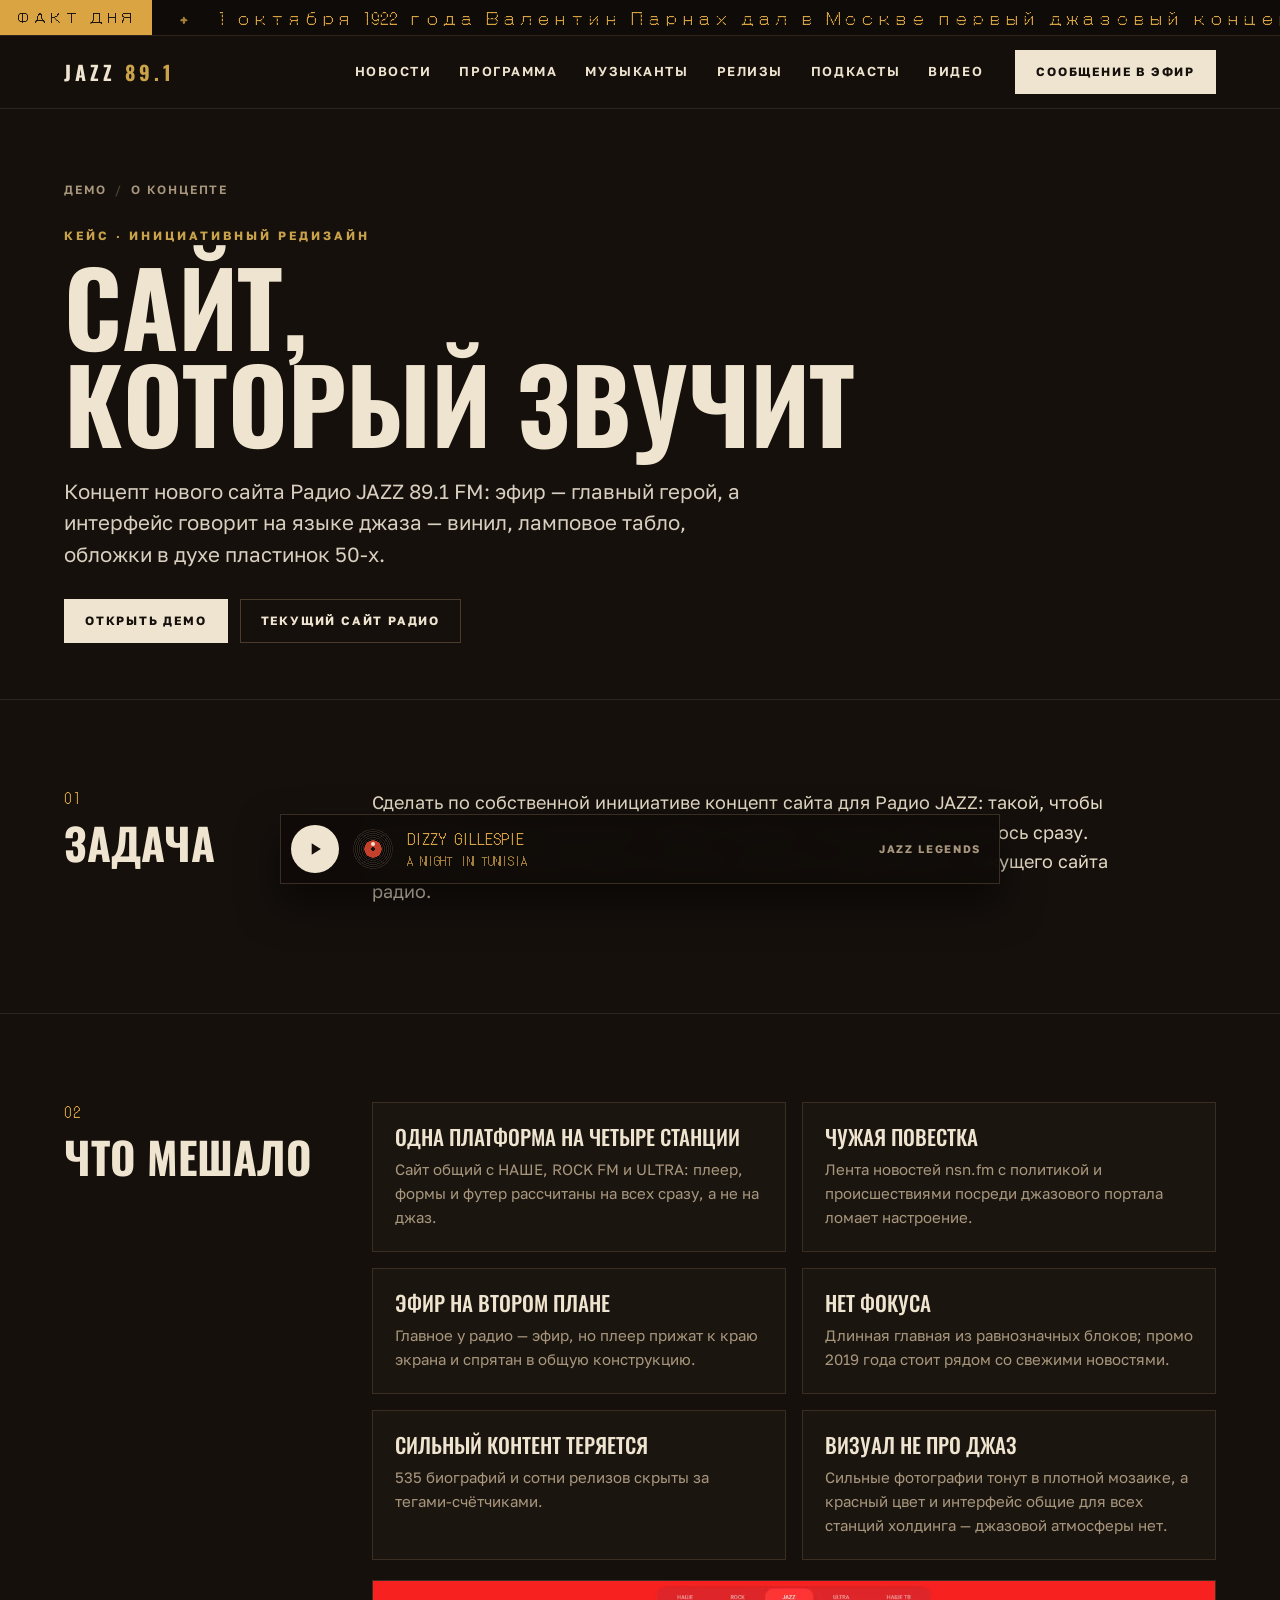
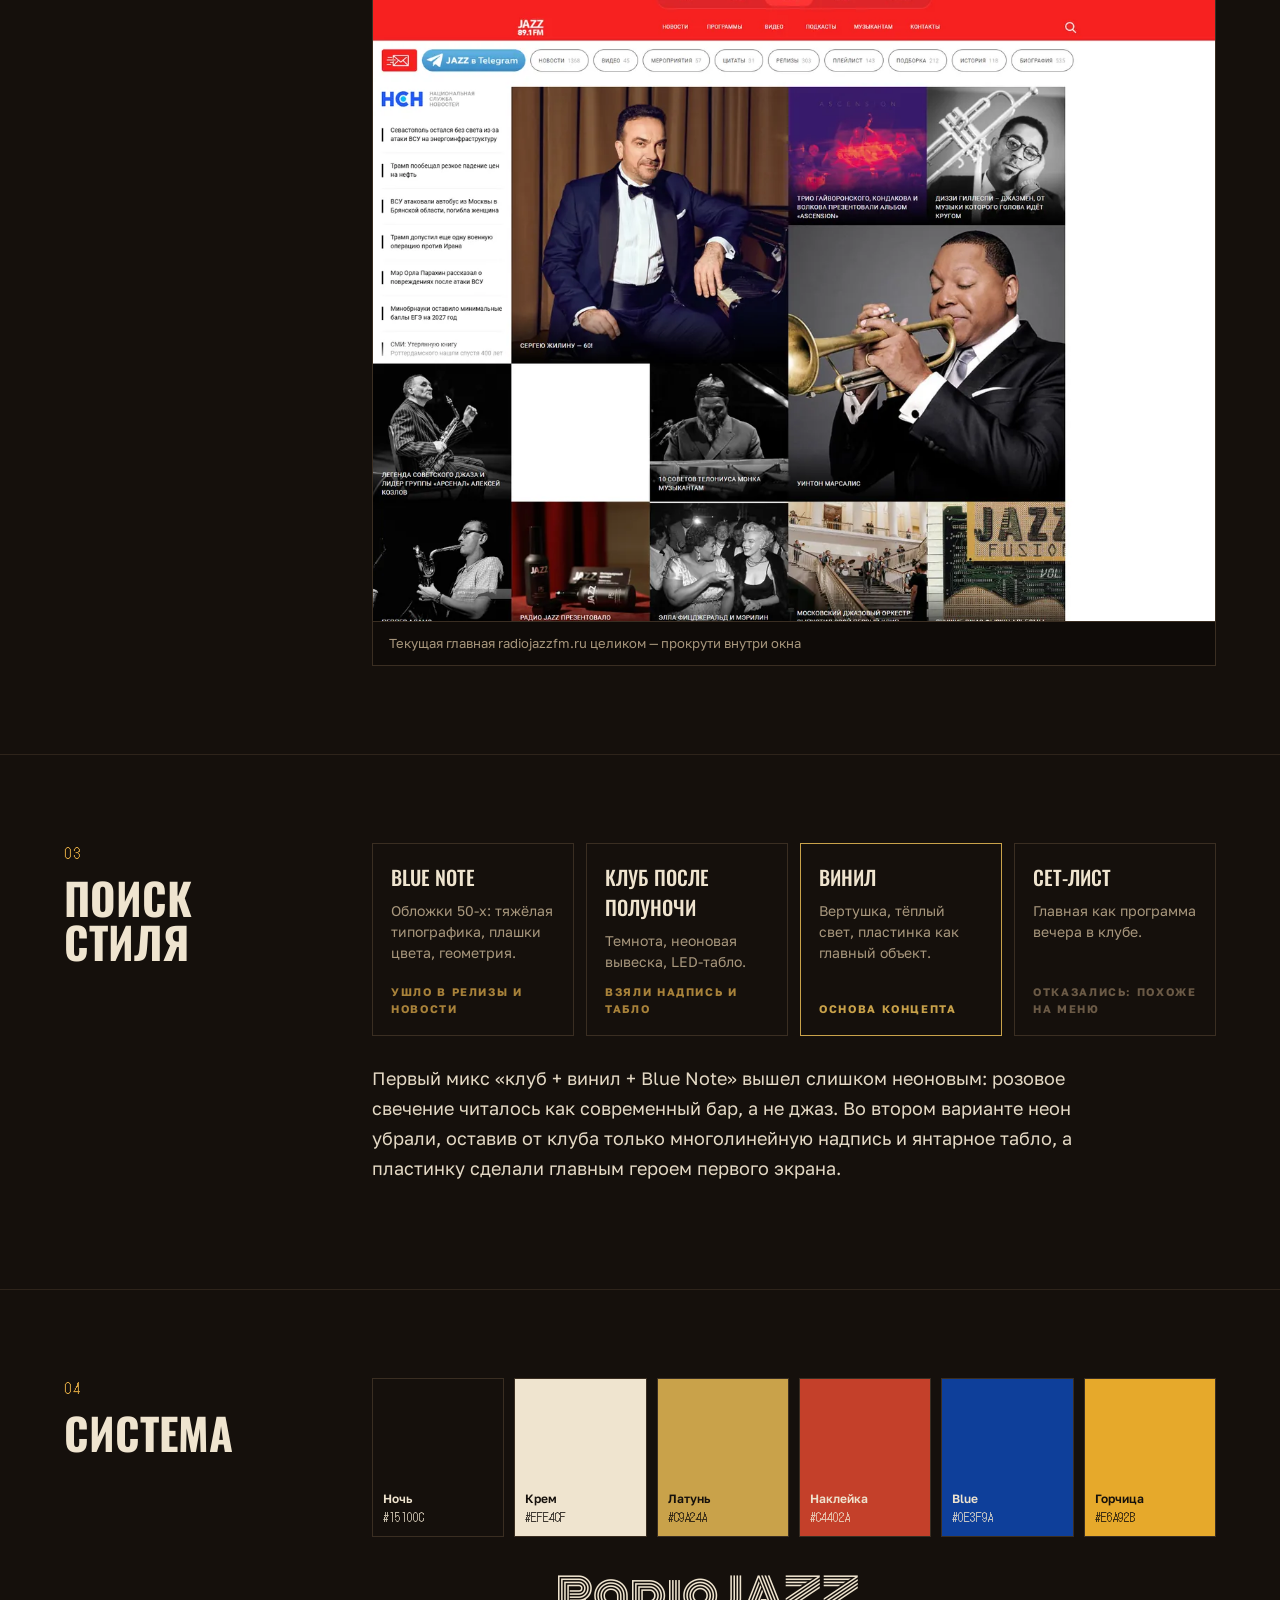
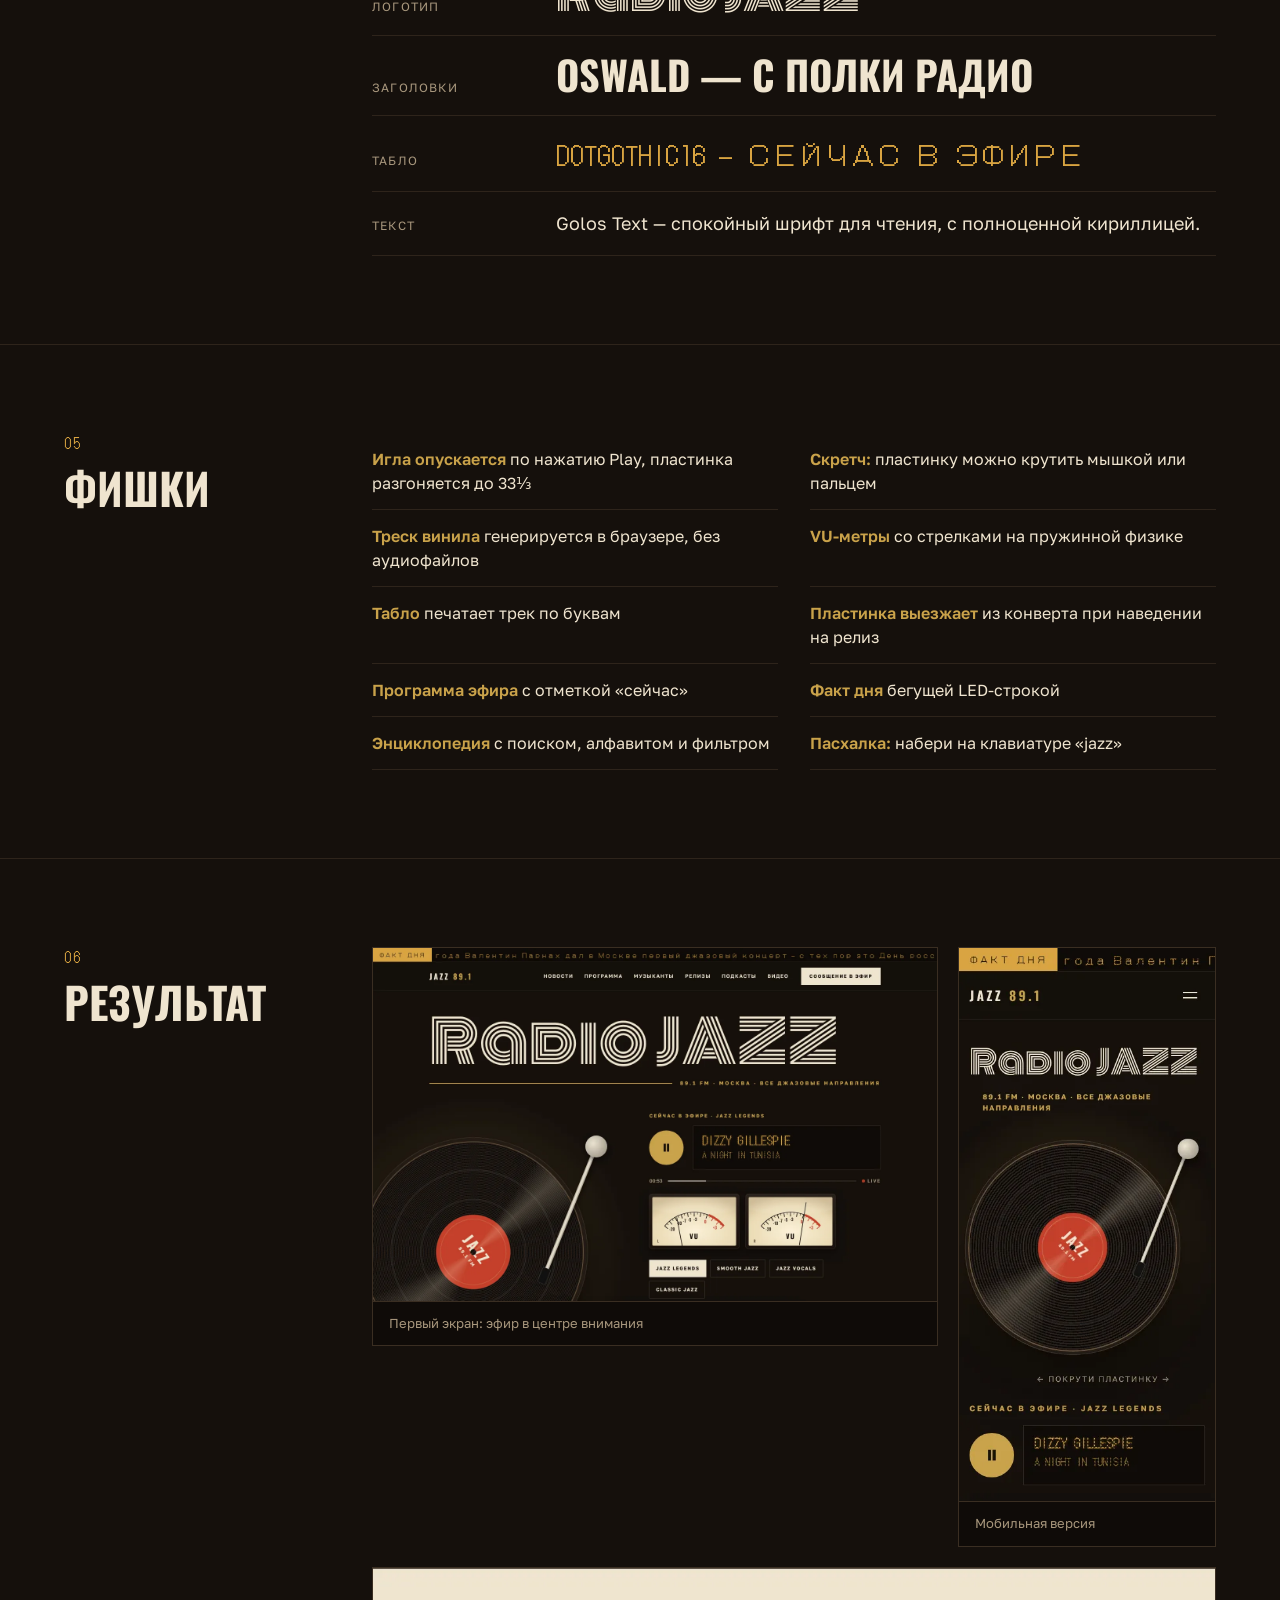
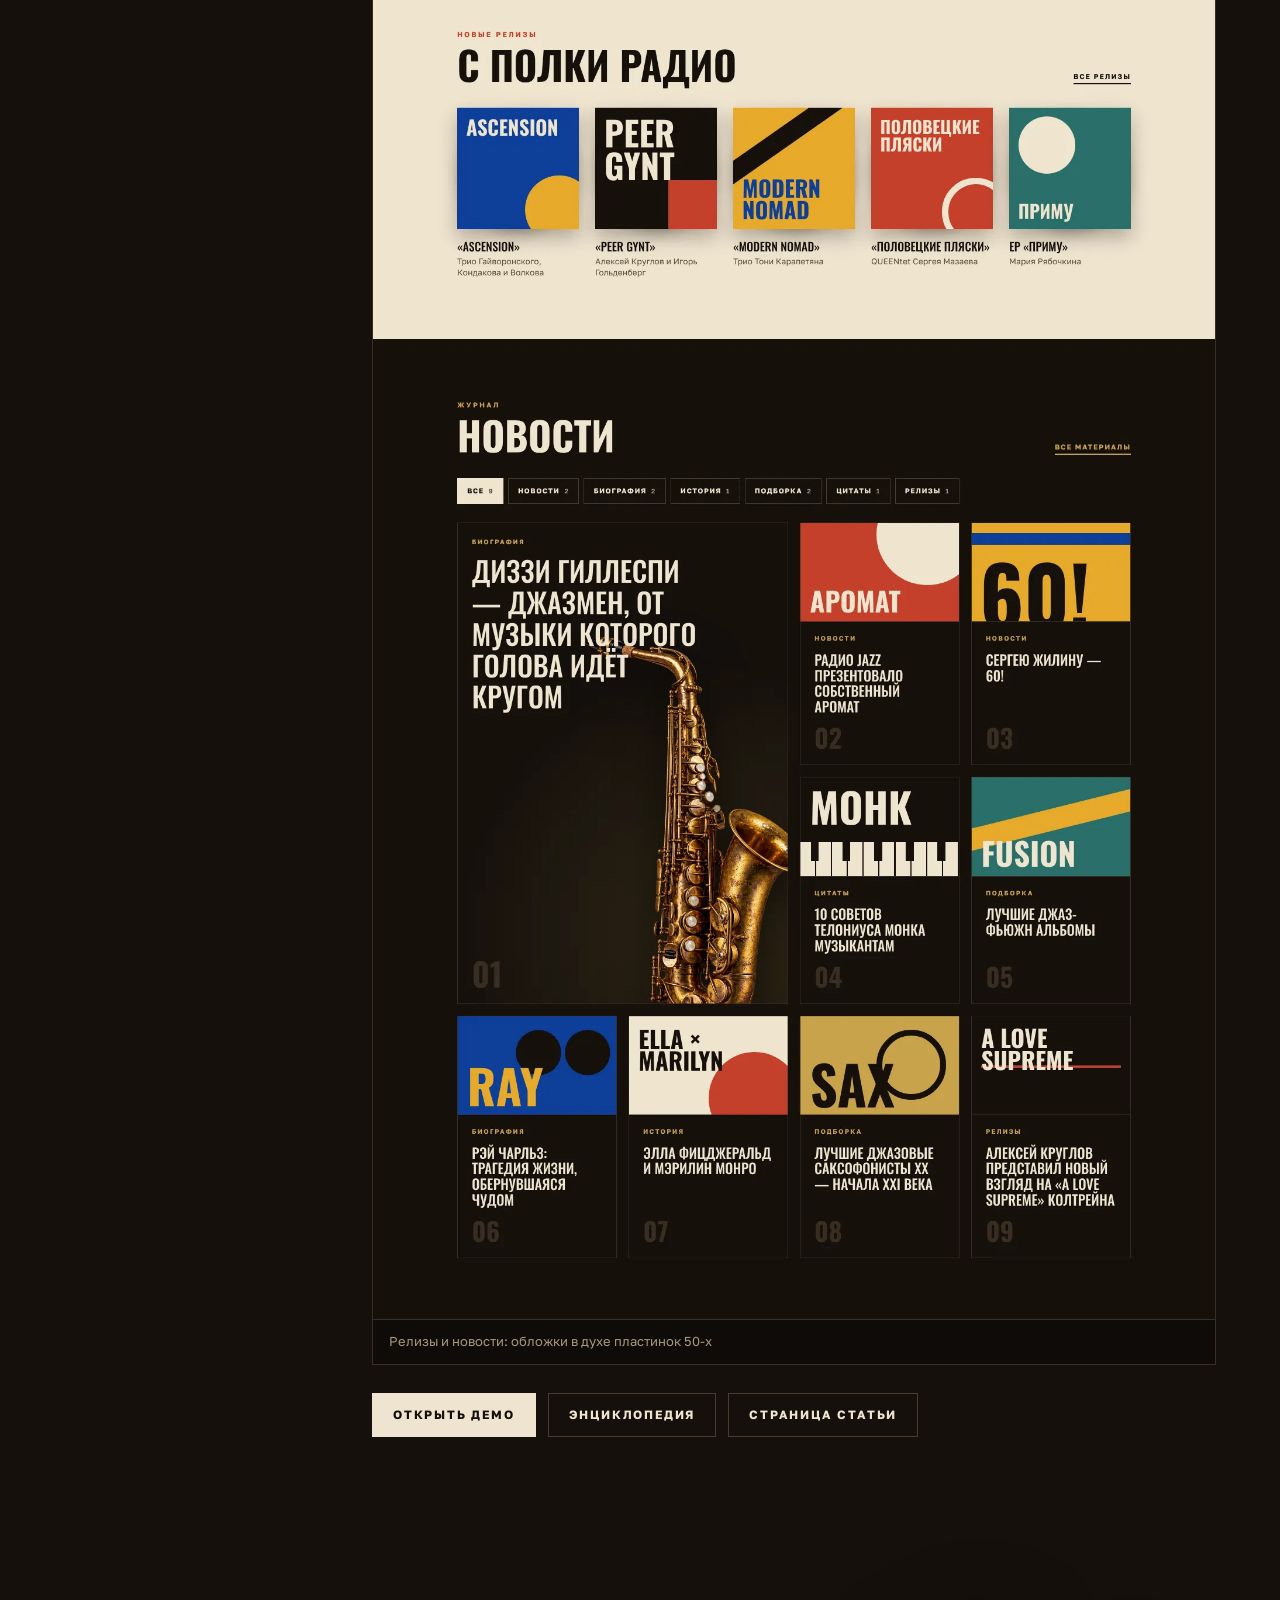
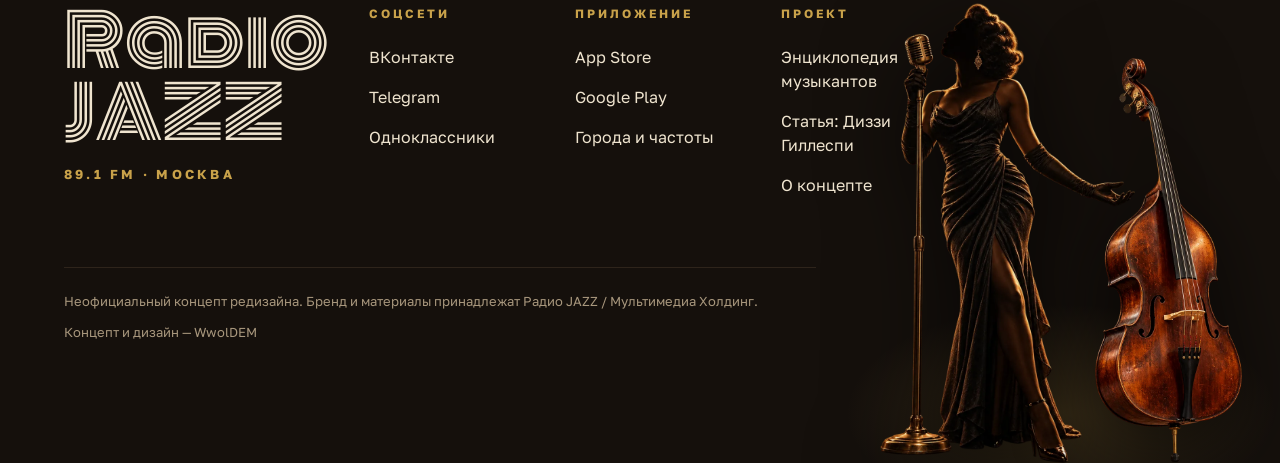
==== commit 6aeaa786: "Case study: add scrollable screenshot of the current site Full-page "before" screenshot in a scrolla" ====
--- a/case.html
+++ b/case.html
@@ -74,11 +74,11 @@
           <li><b>Эфир на втором плане</b><span>Главное у радио — эфир, но плеер прижат к краю экрана и спрятан в общую конструкцию.</span></li>
           <li><b>Нет фокуса</b><span>Длинная главная из равнозначных блоков; промо 2019 года стоит рядом со свежими новостями.</span></li>
           <li><b>Сильный контент теряется</b><span>535 биографий и сотни релизов скрыты за тегами-счётчиками.</span></li>
-          <li><b>Визуал не про джаз</b><span>Типовой новостной шаблон с красным акцентом — без типографики, винила и атмосферы, которыми джаз богат.</span></li>
+          <li><b>Визуал не про джаз</b><span>Сильные фотографии тонут в плотной мозаике, а красный цвет и интерфейс общие для всех станций холдинга — джазовой атмосферы нет.</span></li>
         </ul>
         <figure class="shot before-slot slot" style="margin-top:20px">
-          <img data-slot src="assets/case/before.webp" alt="Главная страница текущего сайта Радио JAZZ">
-          <figcaption>Так выглядит текущая главная radiojazzfm.ru</figcaption>
+          <div class="shot__scroll" tabindex="0" aria-label="Скриншот текущей главной, можно прокрутить"><img data-slot src="assets/case/before.webp" alt="Главная страница текущего сайта Радио JAZZ целиком"></div>
+          <figcaption>Текущая главная radiojazzfm.ru целиком — прокрути внутри окна</figcaption>
         </figure>
       </div>
     </div>
--- a/css/pages.css
+++ b/css/pages.css
@@ -255,3 +255,27 @@
   .type-row { grid-template-columns: minmax(0, 1fr); gap: 6px; }
 }
 .before-slot:not(.has-img) { display: none; }
+
+/* Посадка вырезок на постерах новостей */
+.p-aroma .poster__w { font-size: 14cqw; }
+.p-aroma .card__obj { height: 92%; right: 5%; }
+.p-sixty .poster__w { font-size: 40cqw; bottom: -6%; }
+.p-sixty .card__obj { height: 80%; right: 3%; bottom: 4%; max-width: 46%; }
+.p-monk .poster__w { font-size: 22cqw; }
+.p-monk .card__obj { height: 58%; right: 4%; bottom: 14%; max-width: 50%; }
+.p-fusion .card__obj { height: auto; width: 66%; max-width: 66%; right: 3%; bottom: auto; top: 10%; }
+.p-ray:has(.card__obj) .s1, .p-ray:has(.card__obj) .s2 { display: none; }
+.p-ray:has(.card__obj)::before { content: ''; position: absolute; right: -10%; top: -30%; width: 62%; aspect-ratio: 1; border-radius: 50%; background: var(--mustard); }
+.p-ray .card__obj { height: auto; width: 74%; max-width: 74%; right: 4%; bottom: auto; top: 14%; }
+.p-ella .card__obj { height: 92%; right: 6%; }
+.p-sax .card__obj { height: 92%; right: 6%; }
+.p-supreme .poster__w { font-size: 13cqw; }
+.p-supreme .card__obj { height: 64%; right: 3%; bottom: 4%; max-width: 48%; }
+.p-ella .poster__w { font-size: 13cqw; }
+.p-ella .card__obj { right: 4%; max-width: 46%; }
+.p-supreme .card__obj { height: 56%; }
+
+/* Скриншот старого сайта: длинный, прокручивается внутри окна */
+.shot__scroll { max-height: 640px; overflow-y: auto; scrollbar-width: thin; scrollbar-color: var(--line-2) transparent; }
+.shot__scroll img { display: block; width: 100%; height: auto; }
+@media (max-width: 600px) { .shot__scroll { max-height: 480px; } }
